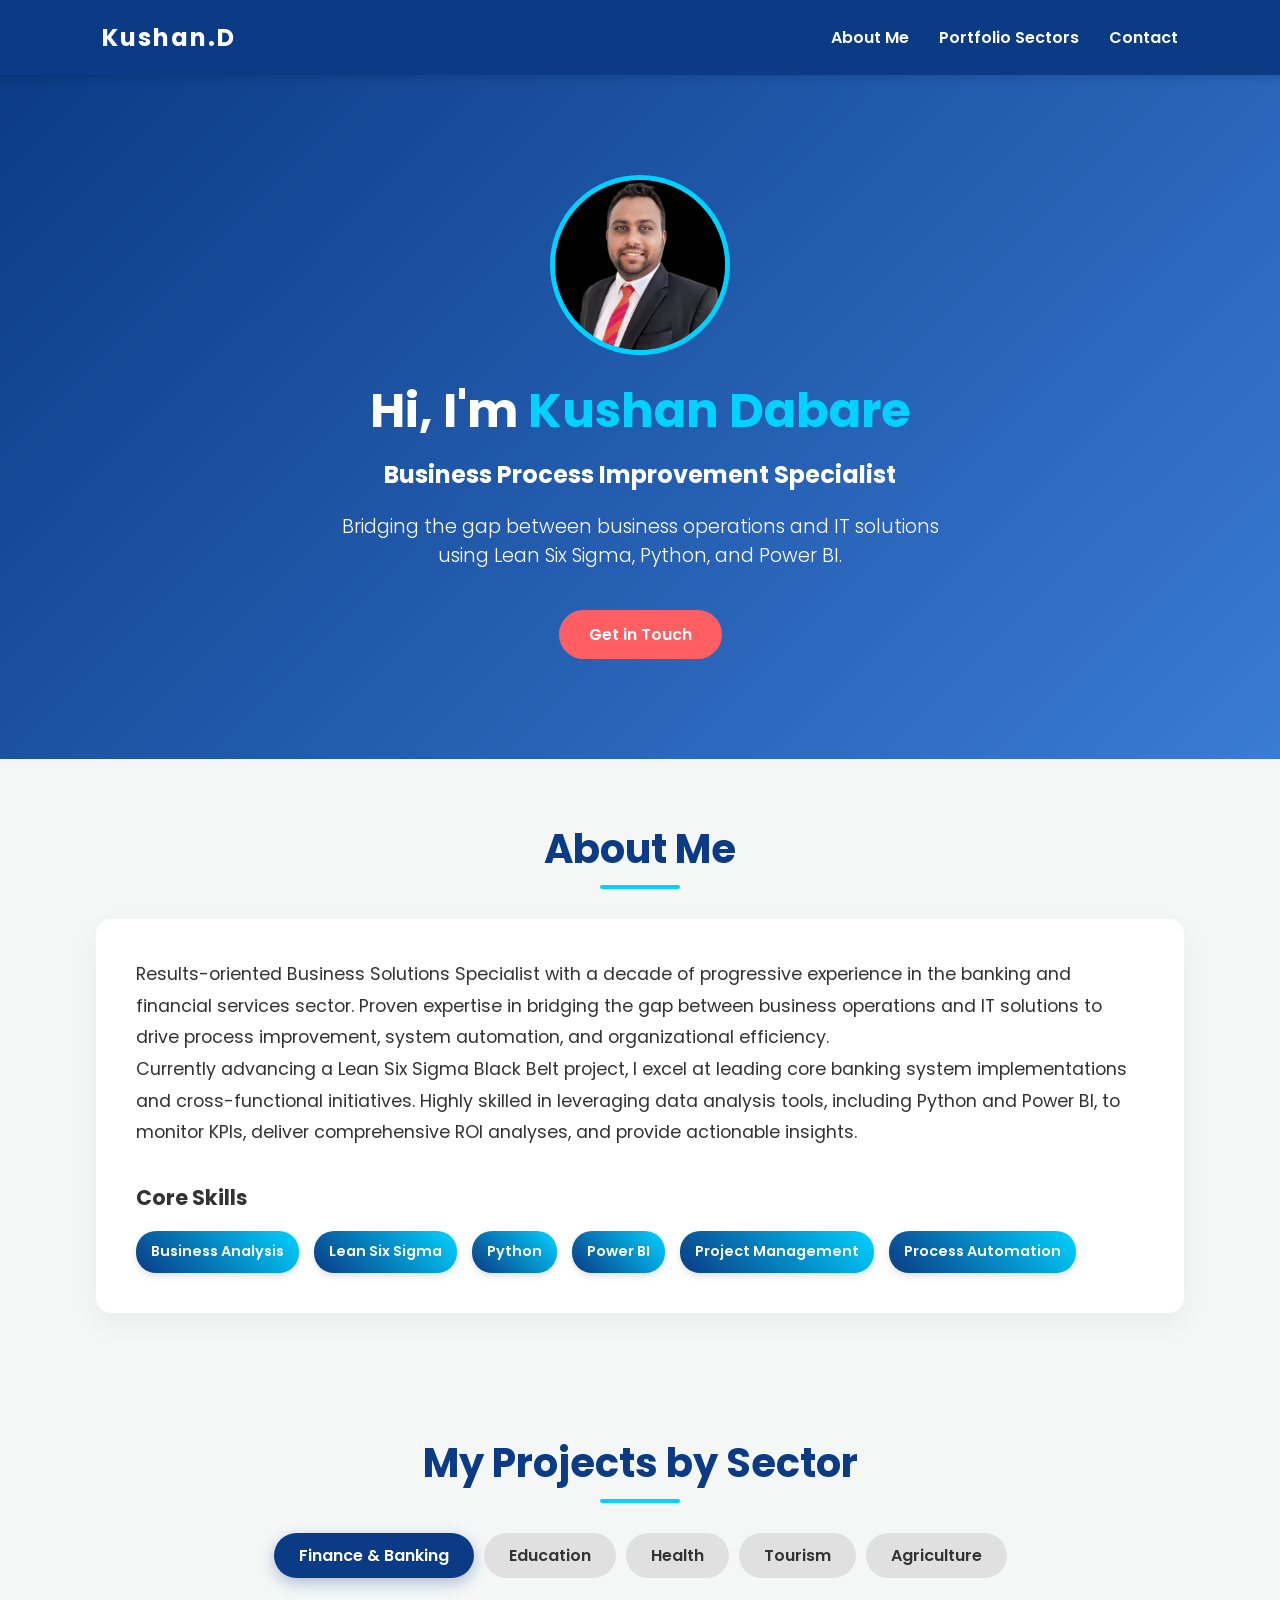
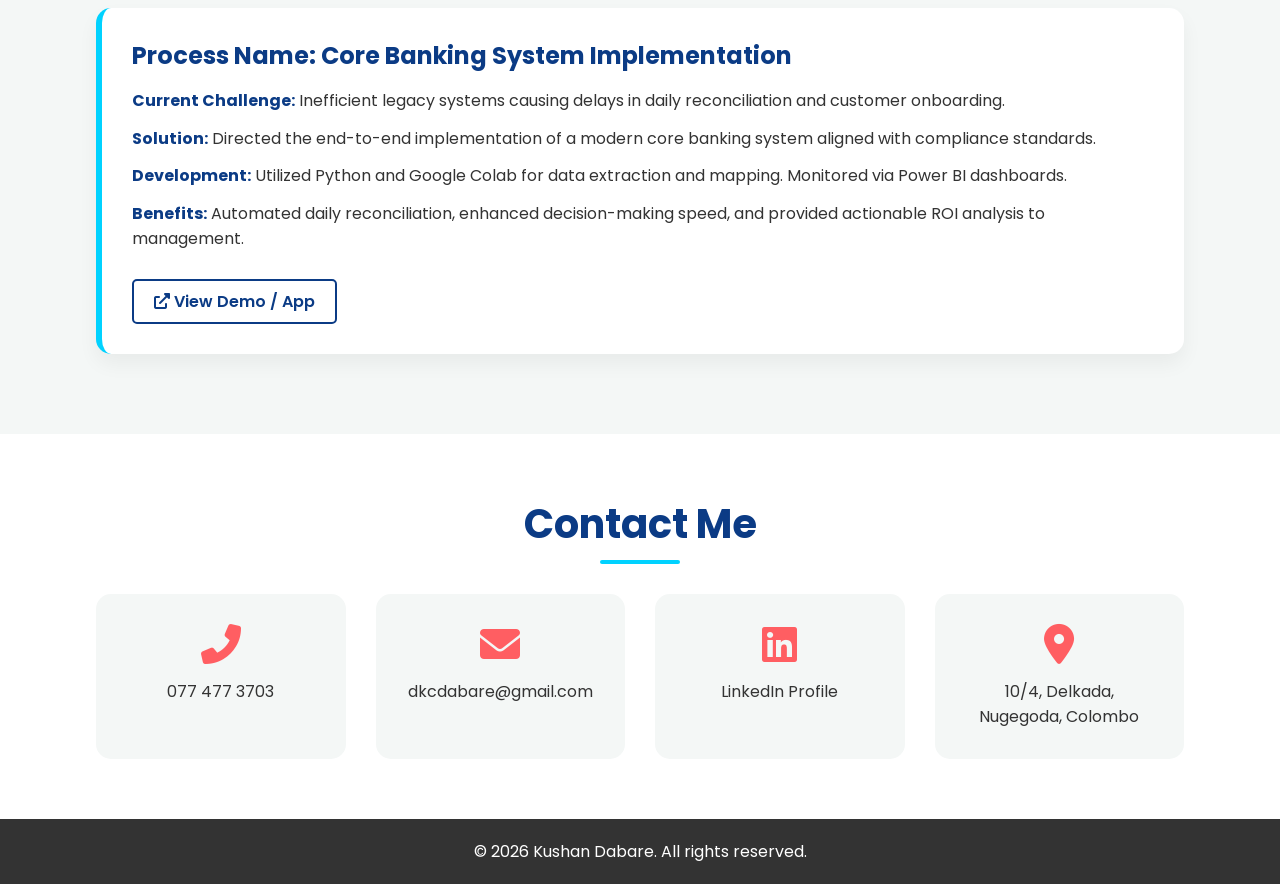
==== index.html @ 182432f2 "Rename Index.html to index.html" ====
<!DOCTYPE html>
<html lang="en">
<head>
    <meta charset="UTF-8">
    <meta name="viewport" content="width=device-width, initial-scale=1.0">
    <title>Kushan Dabare | Portfolio</title>
    <link rel="stylesheet" href="style.css">
    <link href="https://cdnjs.cloudflare.com/ajax/libs/font-awesome/6.0.0/css/all.min.css" rel="stylesheet">
</head>
<body>

    <!-- Navigation -->
    <nav>
        <div class="logo">Kushan.D</div>
        <ul class="nav-links">
            <li><a href="#about">About Me</a></li>
            <li><a href="#portfolio">Portfolio Sectors</a></li>
            <li><a href="#contact">Contact</a></li>
        </ul>
    </nav>

    <!-- Hero Section -->
    <header class="hero">
        <div class="hero-content">
            <div class="profile-img-container">
                <!-- Replace with your actual image URL or path -->
                <img src="profile.jpg" alt="Kushan Dabare" class="profile-img">
            </div>
            <h1>Hi, I'm <span class="highlight">Kushan Dabare</span></h1>
            <h2>Business Process Improvement Specialist</h2>
            <p>Bridging the gap between business operations and IT solutions using Lean Six Sigma, Python, and Power BI.</p>
            <a href="#contact" class="btn">Get in Touch</a>
        </div>
    </header>

    <!-- About Me Section -->
    <section id="about" class="about-section">
        <div class="container">
            <h2 class="section-title">About Me</h2>
            <div class="about-content">
                <p>Results-oriented Business Solutions Specialist with a decade of progressive experience in the banking and financial services sector. Proven expertise in bridging the gap between business operations and IT solutions to drive process improvement, system automation, and organizational efficiency.</p>
                <p>Currently advancing a Lean Six Sigma Black Belt project, I excel at leading core banking system implementations and cross-functional initiatives. Highly skilled in leveraging data analysis tools, including Python and Power BI, to monitor KPIs, deliver comprehensive ROI analyses, and provide actionable insights.</p>
                
                <div class="skills-container">
                    <h3>Core Skills</h3>
                    <div class="skills">
                        <span class="skill-badge">Business Analysis</span>
                        <span class="skill-badge">Lean Six Sigma</span>
                        <span class="skill-badge">Python</span>
                        <span class="skill-badge">Power BI</span>
                        <span class="skill-badge">Project Management</span>
                        <span class="skill-badge">Process Automation</span>
                    </div>
                </div>
            </div>
        </div>
    </section>

    <!-- Portfolio / Sectors Section -->
    <section id="portfolio" class="portfolio-section">
        <div class="container">
            <h2 class="section-title">My Projects by Sector</h2>
            
            <!-- Sector Tabs -->
            <div class="tab-buttons">
                <button class="tab-btn active" onclick="openTab(event, 'finance')">Finance & Banking</button>
                <button class="tab-btn" onclick="openTab(event, 'education')">Education</button>
                <button class="tab-btn" onclick="openTab(event, 'health')">Health</button>
                <button class="tab-btn" onclick="openTab(event, 'tourism')">Tourism</button>
                <button class="tab-btn" onclick="openTab(event, 'agriculture')">Agriculture</button>
            </div>

            <!-- Tab Content: Finance -->
            <div id="finance" class="tab-content active">
                <div class="project-card">
                    <h3>Process Name: Core Banking System Implementation</h3>
                    <div class="project-details">
                        <p><strong>Current Challenge:</strong> Inefficient legacy systems causing delays in daily reconciliation and customer onboarding.</p>
                        <p><strong>Solution:</strong> Directed the end-to-end implementation of a modern core banking system aligned with compliance standards.</p>
                        <p><strong>Development:</strong> Utilized Python and Google Colab for data extraction and mapping. Monitored via Power BI dashboards.</p>
                        <p><strong>Benefits:</strong> Automated daily reconciliation, enhanced decision-making speed, and provided actionable ROI analysis to management.</p>
                    </div>
                    <a href="#" class="btn-demo" target="_blank"><i class="fas fa-external-link-alt"></i> View Demo / App</a>
                </div>
            </div>

            <!-- Tab Content: Education (Template for you to update) -->
            <div id="education" class="tab-content">
                <div class="project-card">
                    <h3>Process Name: Student Data Management System</h3>
                    <div class="project-details">
                        <p><strong>Current Challenge:</strong> Manual record keeping leading to data loss and slow report generation.</p>
                        <p><strong>Solution:</strong> Developed a centralized database with automated reporting features.</p>
                        <p><strong>Development:</strong> (Add your development stack / tools here)</p>
                        <p><strong>Benefits:</strong> 50% reduction in admin workload, real-time student performance tracking.</p>
                    </div>
                    <a href="#" class="btn-demo" target="_blank"><i class="fas fa-external-link-alt"></i> View Demo / App</a>
                </div>
            </div>

            <!-- Tab Content: Health -->
            <div id="health" class="tab-content">
                <div class="project-card">
                    <h3>Process Name: Health Clinic Patient Queue Flow</h3>
                    <div class="project-details">
                        <p><strong>Current Challenge:</strong> Long waiting times and unoptimized resource allocation.</p>
                        <p><strong>Solution:</strong> Applied Lean Six Sigma methodologies to revamp patient intake processes.</p>
                        <p><strong>Development:</strong> Data analysis using Python to identify bottlenecks.</p>
                        <p><strong>Benefits:</strong> Reduced patient waiting time by 30% and optimized staff shifts.</p>
                    </div>
                    <a href="#" class="btn-demo" target="_blank"><i class="fas fa-external-link-alt"></i> View Demo / App</a>
                </div>
            </div>

            <!-- Tab Content: Tourism -->
            <div id="tourism" class="tab-content">
                <div class="project-card">
                    <h3>Process Name: Hotel Booking Analytics Dashboard</h3>
                    <div class="project-details">
                        <p><strong>Current Challenge:</strong> Lack of visibility into seasonal booking trends and revenue forecasting.</p>
                        <p><strong>Solution:</strong> Created an interactive BI dashboard for the management team.</p>
                        <p><strong>Development:</strong> Advanced Excel and Power BI.</p>
                        <p><strong>Benefits:</strong> Improved pricing strategies leading to a 15% increase in off-season revenue.</p>
                    </div>
                    <a href="#" class="btn-demo" target="_blank"><i class="fas fa-external-link-alt"></i> View Demo / App</a>
                </div>
            </div>

            <!-- Tab Content: Agriculture -->
            <div id="agriculture" class="tab-content">
                <div class="project-card">
                    <h3>Process Name: Supply Chain Cost Optimization</h3>
                    <div class="project-details">
                        <p><strong>Current Challenge:</strong> High transportation costs and waste in agricultural supply chains.</p>
                        <p><strong>Solution:</strong> Mapped the end-to-end process to eliminate inefficiencies.</p>
                        <p><strong>Development:</strong> Business Process Mapping, ROI analysis.</p>
                        <p><strong>Benefits:</strong> Streamlined delivery routes and cut logistical costs significantly.</p>
                    </div>
                    <a href="#" class="btn-demo" target="_blank"><i class="fas fa-external-link-alt"></i> View Demo / App</a>
                </div>
            </div>

        </div>
    </section>

    <!-- Contact Section -->
    <section id="contact" class="contact-section">
        <div class="container">
            <h2 class="section-title">Contact Me</h2>
            <div class="contact-info">
                <div class="contact-item">
                    <i class="fas fa-phone-alt"></i>
                    <p>077 477 3703</p>
                </div>
                <div class="contact-item">
                    <i class="fas fa-envelope"></i>
                    <p>dkcdabare@gmail.com</p>
                </div>
                <div class="contact-item">
                    <i class="fab fa-linkedin"></i>
                    <p><a href="https://www.linkedin.com/in/kushan-dabare/" target="_blank">LinkedIn Profile</a></p>
                </div>
                <div class="contact-item">
                    <i class="fas fa-map-marker-alt"></i>
                    <p>10/4, Delkada, Nugegoda, Colombo</p>
                </div>
            </div>
        </div>
    </section>

    <footer>
        <p>&copy; 2026 Kushan Dabare. All rights reserved.</p>
    </footer>

    <script src="script.js"></script>
</body>
</html>
---- style.css ----
@import url('https://fonts.googleapis.com/css2?family=Poppins:wght@300;400;600;700&display=swap');

:root {
    --primary-color: #0b3b85; /* Deep Blue from your CV */
    --secondary-color: #00d2ff; /* Vibrant light blue */
    --accent-color: #ff5e62; /* Coral for buttons/highlights */
    --text-dark: #333;
    --text-light: #fff;
    --bg-light: #f4f7f6;
    --card-bg: #ffffff;
}

* {
    margin: 0;
    padding: 0;
    box-sizing: border-box;
    font-family: 'Poppins', sans-serif;
    scroll-behavior: smooth;
}

body {
    background-color: var(--bg-light);
    color: var(--text-dark);
}

.container {
    width: 85%;
    margin: auto;
    padding: 60px 0;
}

/* Navigation */
nav {
    display: flex;
    justify-content: space-between;
    align-items: center;
    padding: 20px 8%;
    background: var(--primary-color);
    color: var(--text-light);
    position: sticky;
    top: 0;
    z-index: 1000;
    box-shadow: 0 4px 6px rgba(0,0,0,0.1);
}

.logo {
    font-size: 24px;
    font-weight: 700;
    letter-spacing: 2px;
}

.nav-links {
    list-style: none;
    display: flex;
}

.nav-links li {
    margin-left: 30px;
}

.nav-links a {
    color: var(--text-light);
    text-decoration: none;
    font-weight: 600;
    transition: color 0.3s ease;
}

.nav-links a:hover {
    color: var(--secondary-color);
}

/* Hero Section */
.hero {
    background: linear-gradient(135deg, var(--primary-color), #3a7bd5);
    color: var(--text-light);
    text-align: center;
    padding: 100px 20px;
}

.profile-img-container {
    width: 180px;
    height: 180px;
    margin: 0 auto 20px;
    border-radius: 50%;
    border: 5px solid var(--secondary-color);
    overflow: hidden;
}

.profile-img {
    width: 100%;
    height: 100%;
    object-fit: cover;
}

.hero h1 {
    font-size: 3rem;
    margin-bottom: 10px;
}

.highlight {
    color: var(--secondary-color);
}

.hero p {
    font-size: 1.2rem;
    max-width: 600px;
    margin: 20px auto;
    font-weight: 300;
}

.btn {
    display: inline-block;
    padding: 12px 30px;
    background: var(--accent-color);
    color: var(--text-light);
    text-decoration: none;
    border-radius: 25px;
    font-weight: 600;
    margin-top: 20px;
    transition: transform 0.3s, box-shadow 0.3s;
}

.btn:hover {
    transform: translateY(-3px);
    box-shadow: 0 5px 15px rgba(255, 94, 98, 0.4);
}

/* Section Titles */
.section-title {
    text-align: center;
    font-size: 2.5rem;
    margin-bottom: 40px;
    color: var(--primary-color);
    position: relative;
}

.section-title::after {
    content: '';
    width: 80px;
    height: 4px;
    background: var(--secondary-color);
    position: absolute;
    bottom: -10px;
    left: 50%;
    transform: translateX(-50%);
    border-radius: 2px;
}

/* About Section */
.about-content {
    background: var(--card-bg);
    padding: 40px;
    border-radius: 15px;
    box-shadow: 0 10px 30px rgba(0,0,0,0.05);
    line-height: 1.8;
    font-size: 1.1rem;
}

.skills-container {
    margin-top: 30px;
}

.skills {
    display: flex;
    flex-wrap: wrap;
    gap: 15px;
    margin-top: 15px;
}

.skill-badge {
    background: linear-gradient(45deg, var(--primary-color), var(--secondary-color));
    color: white;
    padding: 8px 15px;
    border-radius: 20px;
    font-size: 0.9rem;
    font-weight: 600;
    box-shadow: 0 4px 6px rgba(0,0,0,0.1);
}

/* Portfolio Tabs */
.tab-buttons {
    display: flex;
    justify-content: center;
    flex-wrap: wrap;
    gap: 10px;
    margin-bottom: 30px;
}

.tab-btn {
    padding: 10px 25px;
    border: none;
    background: #e0e0e0;
    color: var(--text-dark);
    border-radius: 30px;
    cursor: pointer;
    font-size: 1rem;
    font-weight: 600;
    transition: all 0.3s;
}

.tab-btn.active, .tab-btn:hover {
    background: var(--primary-color);
    color: white;
    box-shadow: 0 5px 15px rgba(11, 59, 133, 0.3);
}

.tab-content {
    display: none;
    animation: fadeIn 0.5s;
}

.tab-content.active {
    display: block;
}

@keyframes fadeIn {
    from { opacity: 0; transform: translateY(10px); }
    to { opacity: 1; transform: translateY(0); }
}

/* Project Cards */
.project-card {
    background: var(--card-bg);
    padding: 30px;
    border-radius: 15px;
    border-left: 6px solid var(--secondary-color);
    box-shadow: 0 10px 20px rgba(0,0,0,0.05);
    margin-bottom: 20px;
    transition: transform 0.3s;
}

.project-card:hover {
    transform: translateY(-5px);
}

.project-card h3 {
    color: var(--primary-color);
    margin-bottom: 15px;
    font-size: 1.5rem;
}

.project-details p {
    margin-bottom: 12px;
    line-height: 1.6;
}

.project-details strong {
    color: var(--primary-color);
}

.btn-demo {
    display: inline-block;
    margin-top: 15px;
    color: var(--primary-color);
    font-weight: 600;
    text-decoration: none;
    border: 2px solid var(--primary-color);
    padding: 8px 20px;
    border-radius: 5px;
    transition: all 0.3s;
}

.btn-demo:hover {
    background: var(--primary-color);
    color: white;
}

/* Contact Section */
.contact-section {
    background: white;
}

.contact-info {
    display: grid;
    grid-template-columns: repeat(auto-fit, minmax(200px, 1fr));
    gap: 30px;
    text-align: center;
}

.contact-item {
    padding: 30px;
    background: var(--bg-light);
    border-radius: 15px;
    transition: transform 0.3s;
}

.contact-item:hover {
    transform: translateY(-5px);
}

.contact-item i {
    font-size: 2.5rem;
    color: var(--accent-color);
    margin-bottom: 15px;
}

.contact-item a {
    color: var(--text-dark);
    text-decoration: none;
}

.contact-item a:hover {
    color: var(--primary-color);
}

footer {
    background: var(--text-dark);
    color: white;
    text-align: center;
    padding: 20px;
}

/* Mobile Responsive */
@media (max-width: 768px) {
    .nav-links {
        display: none; /* Add a hamburger menu in future updates if needed */
    }
    .hero h1 {
        font-size: 2.2rem;
    }
    .tab-buttons {
        flex-direction: column;
        align-items: center;
    }
    .tab-btn {
        width: 100%;
        max-width: 300px;
    }
}
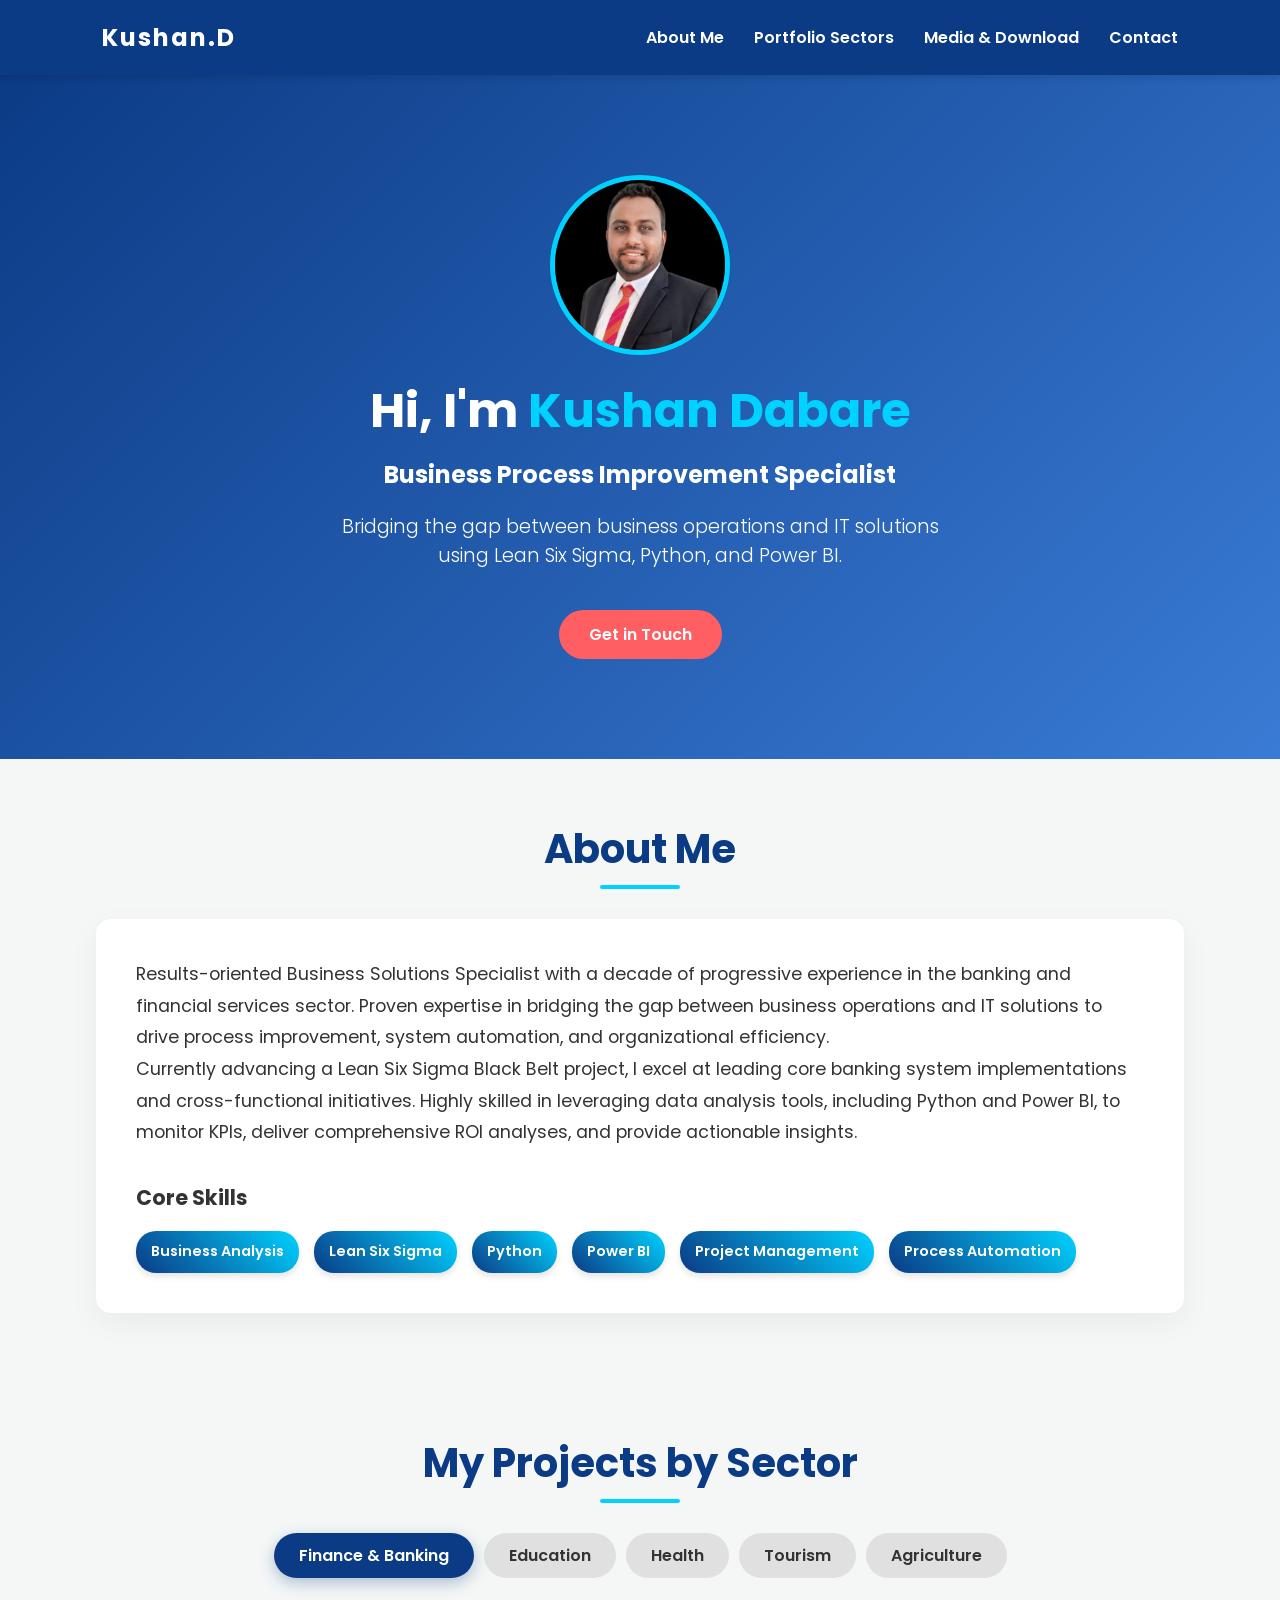
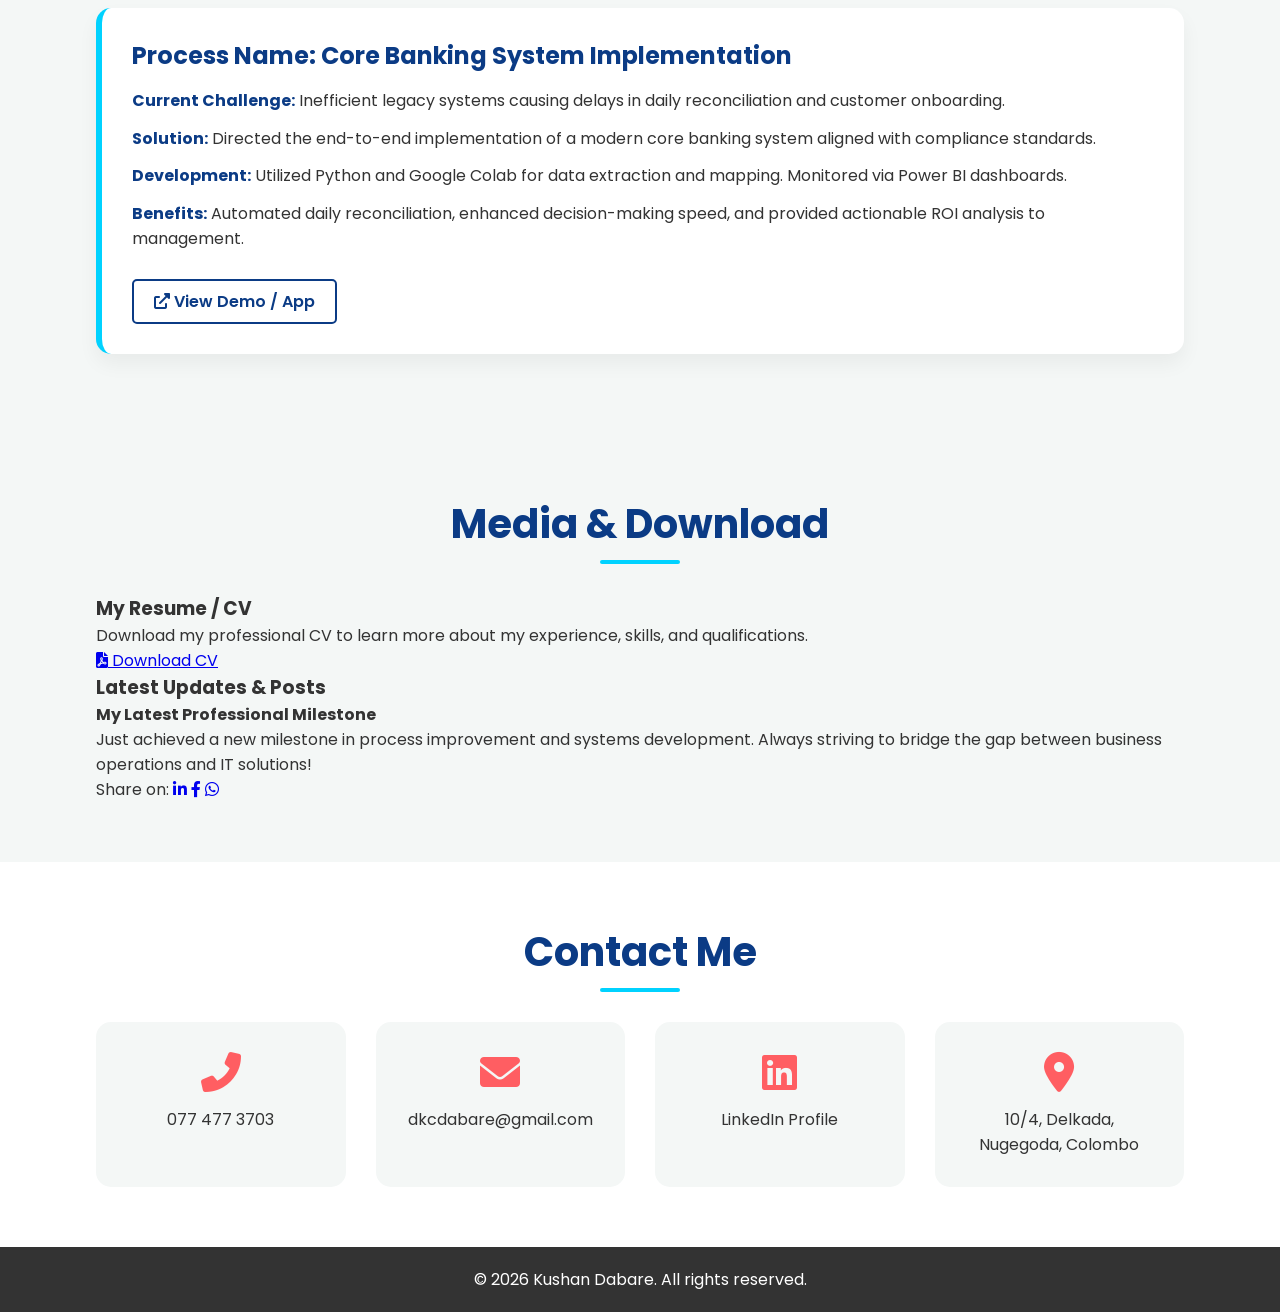
==== commit 47a291d1: "Implement Media & Download section in index.html Added a Media & Download section with resume and la" ====
--- a/index.html
+++ b/index.html
@@ -15,6 +15,7 @@
         <ul class="nav-links">
             <li><a href="#about">About Me</a></li>
             <li><a href="#portfolio">Portfolio Sectors</a></li>
+            <li><a href="#media-download">Media & Download</a></li>
             <li><a href="#contact">Contact</a></li>
         </ul>
     </nav>
@@ -84,14 +85,14 @@
                 </div>
             </div>
 
-            <!-- Tab Content: Education (Template for you to update) -->
+            <!-- Tab Content: Education -->
             <div id="education" class="tab-content">
                 <div class="project-card">
                     <h3>Process Name: Student Data Management System</h3>
                     <div class="project-details">
                         <p><strong>Current Challenge:</strong> Manual record keeping leading to data loss and slow report generation.</p>
                         <p><strong>Solution:</strong> Developed a centralized database with automated reporting features.</p>
-                        <p><strong>Development:</strong> (Add your development stack / tools here)</p>
+                        <p><strong>Development:</strong> MySQL, Power BI, Python for automated reporting.</p>
                         <p><strong>Benefits:</strong> 50% reduction in admin workload, real-time student performance tracking.</p>
                     </div>
                     <a href="#" class="btn-demo" target="_blank"><i class="fas fa-external-link-alt"></i> View Demo / App</a>
@@ -143,6 +144,50 @@
         </div>
     </section>
 
+    <!-- Media & Download Section -->
+    <section id="media-download" class="media-section">
+        <div class="container">
+            <h2 class="section-title">Media & Download</h2>
+            
+            <div class="media-download-wrapper">
+                
+                <!-- Download CV Section -->
+                <div class="download-box">
+                    <h3>My Resume / CV</h3>
+                    <p>Download my professional CV to learn more about my experience, skills, and qualifications.</p>
+                    
+                    <a href="Kushan CV.pdf" download class="btn-download">
+                        <i class="fas fa-file-pdf"></i> Download CV
+                    </a>
+                </div>
+
+                <!-- Media Posts Section -->
+                <div class="media-posts">
+                    <h3>Latest Updates & Posts</h3>
+                    
+                    <!-- Post 1 -->
+                    <div class="media-card">
+                        <div class="media-content">
+                            <h4>My Latest Professional Milestone</h4>
+                            <p>Just achieved a new milestone in process improvement and systems development. Always striving to bridge the gap between business operations and IT solutions!</p>
+                            
+                            <!-- Social Share Buttons -->
+                            <div class="share-buttons">
+                                <span class="share-text">Share on:</span>
+                                <a href="https://www.linkedin.com/shareArticle?mini=true&url=https://YOUR_GITHUB_USERNAME.github.io/YOUR_REPO_NAME/" target="_blank" class="share-btn linkedin" title="Share on LinkedIn"><i class="fab fa-linkedin-in"></i></a>
+                                
+                                <a href="https://www.facebook.com/sharer/sharer.php?u=https://YOUR_GITHUB_USERNAME.github.io/YOUR_REPO_NAME/" target="_blank" class="share-btn facebook" title="Share on Facebook"><i class="fab fa-facebook-f"></i></a>
+                                
+                                <a href="https://api.whatsapp.com/send?text=Check out my latest portfolio! https://YOUR_GITHUB_USERNAME.github.io/YOUR_REPO_NAME/" target="_blank" class="share-btn whatsapp" title="Share on WhatsApp"><i class="fab fa-whatsapp"></i></a>
+                            </div>
+                        </div>
+                    </div>
+                    
+                </div>
+            </div>
+        </div>
+    </section>
+
     <!-- Contact Section -->
     <section id="contact" class="contact-section">
         <div class="container">
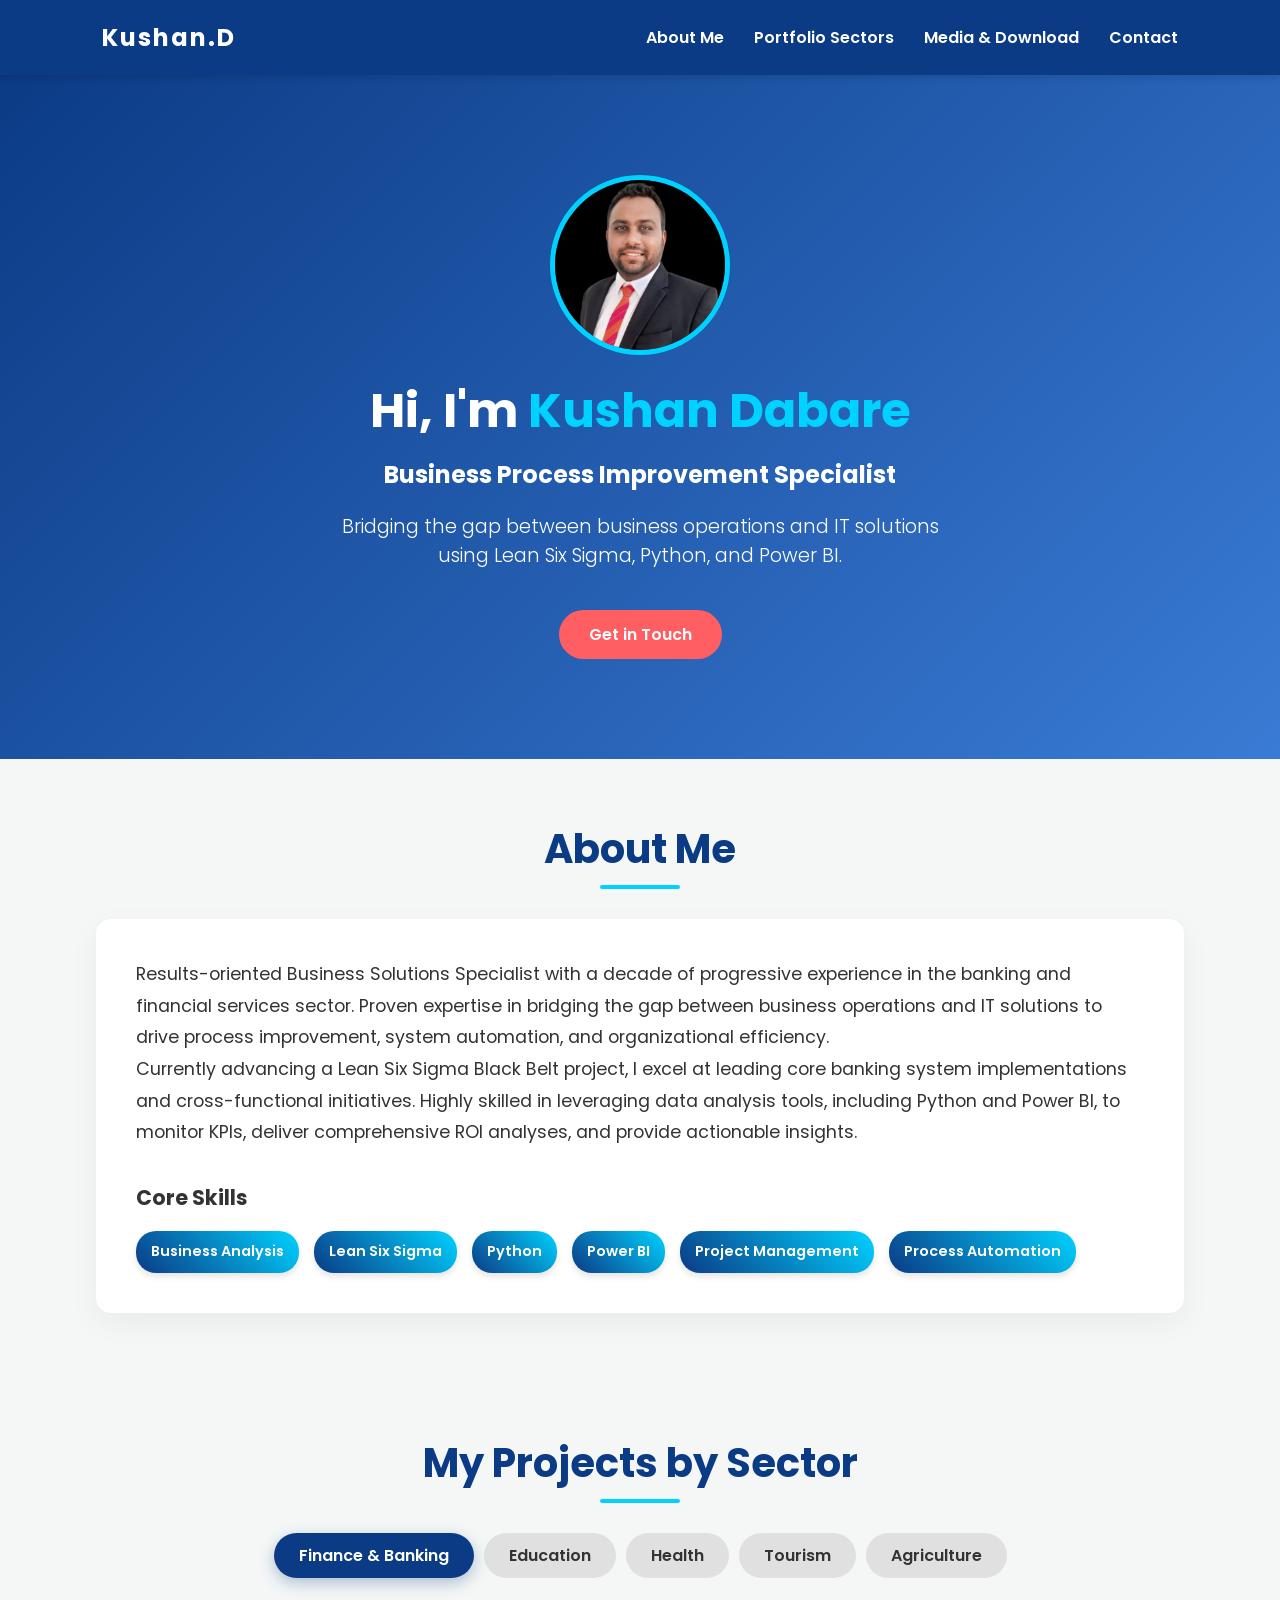
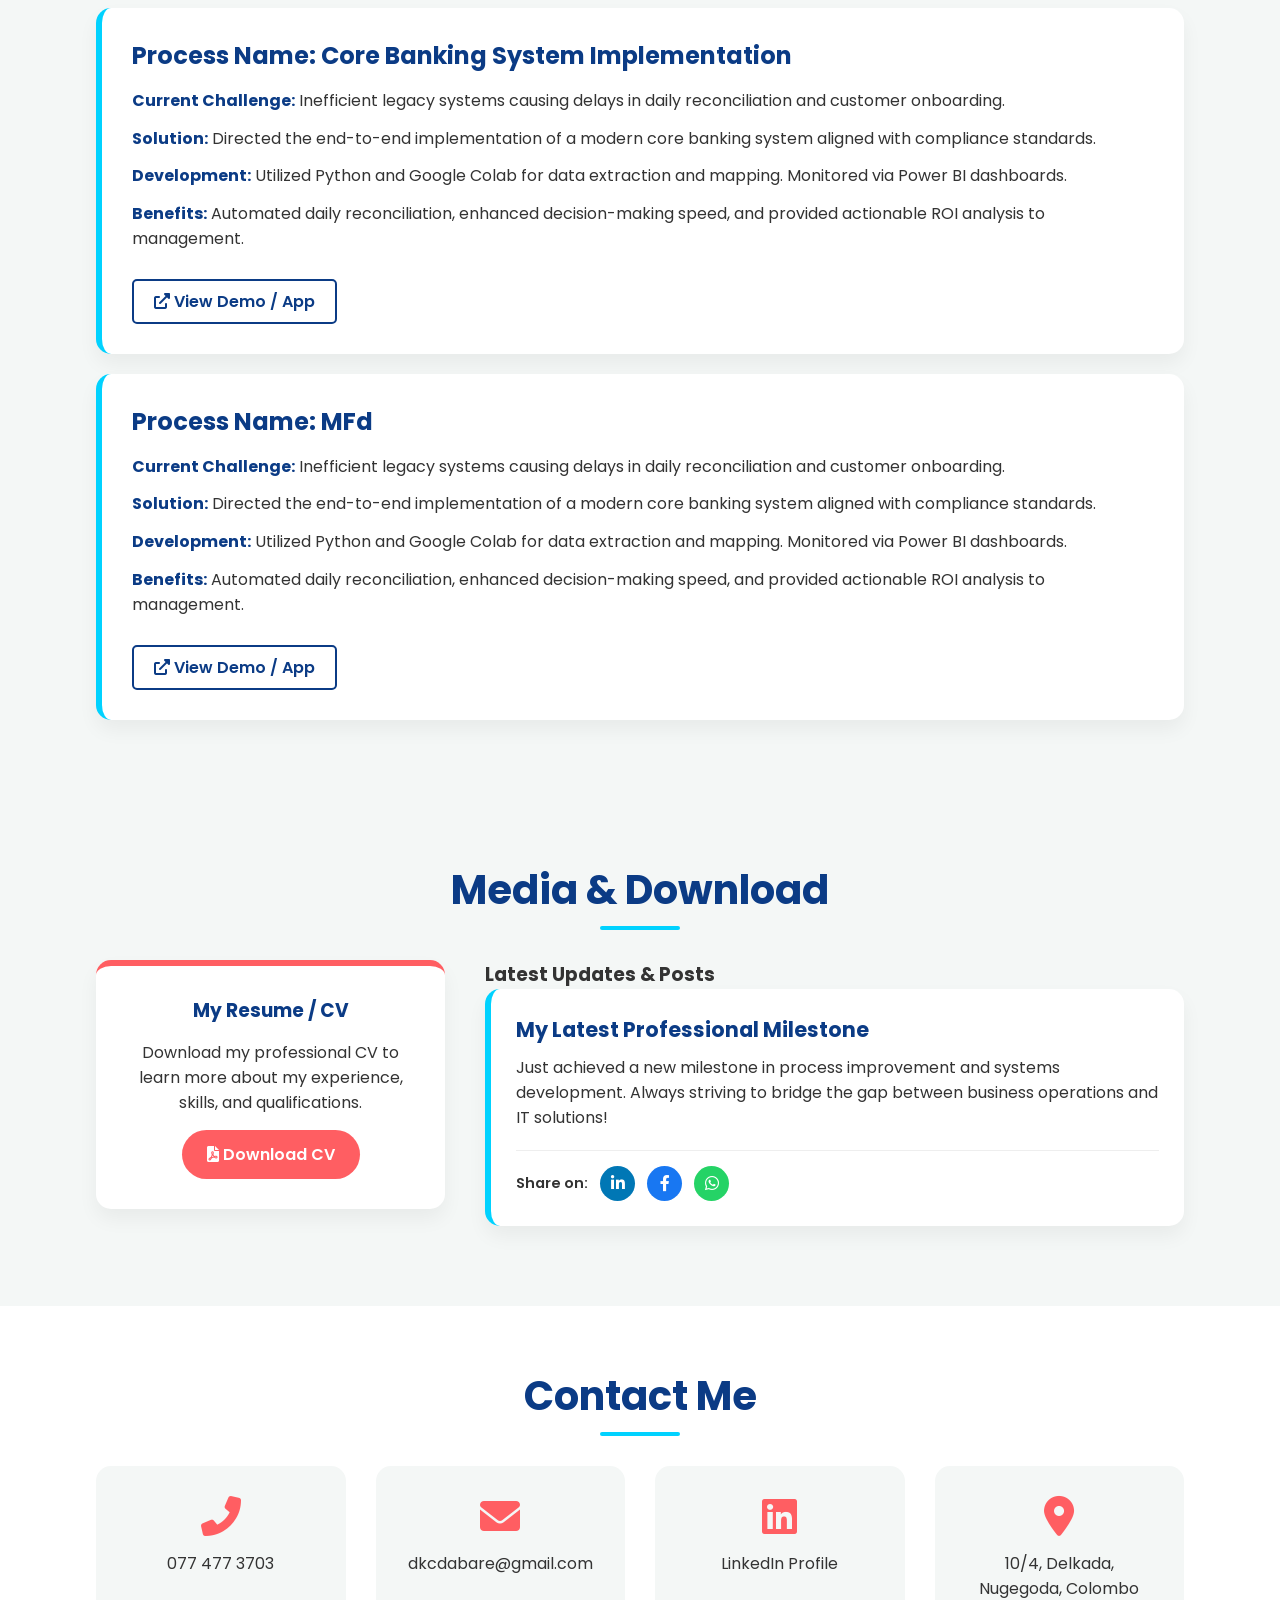
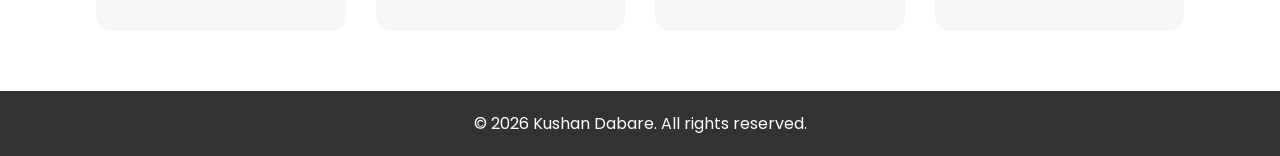
==== commit 635cd4d8: "Add MFd project card to index.html Added project card for MFd process including current challenges, " ====
--- a/index.html
+++ b/index.html
@@ -75,6 +75,16 @@
             <div id="finance" class="tab-content active">
                 <div class="project-card">
                     <h3>Process Name: Core Banking System Implementation</h3>
+                    <div class="project-details">
+                        <p><strong>Current Challenge:</strong> Inefficient legacy systems causing delays in daily reconciliation and customer onboarding.</p>
+                        <p><strong>Solution:</strong> Directed the end-to-end implementation of a modern core banking system aligned with compliance standards.</p>
+                        <p><strong>Development:</strong> Utilized Python and Google Colab for data extraction and mapping. Monitored via Power BI dashboards.</p>
+                        <p><strong>Benefits:</strong> Automated daily reconciliation, enhanced decision-making speed, and provided actionable ROI analysis to management.</p>
+                    </div>
+                    <a href="#" class="btn-demo" target="_blank"><i class="fas fa-external-link-alt"></i> View Demo / App</a>
+                </div>
+                <div class="project-card">
+                    <h3>Process Name: MFd</h3>
                     <div class="project-details">
                         <p><strong>Current Challenge:</strong> Inefficient legacy systems causing delays in daily reconciliation and customer onboarding.</p>
                         <p><strong>Solution:</strong> Directed the end-to-end implementation of a modern core banking system aligned with compliance standards.</p>
--- a/style.css
+++ b/style.css
@@ -1,9 +1,9 @@
 @import url('https://fonts.googleapis.com/css2?family=Poppins:wght@300;400;600;700&display=swap');
 
 :root {
-    --primary-color: #0b3b85; /* Deep Blue from your CV */
-    --secondary-color: #00d2ff; /* Vibrant light blue */
-    --accent-color: #ff5e62; /* Coral for buttons/highlights */
+    --primary-color: #0b3b85;
+    --secondary-color: #00d2ff;
+    --accent-color: #ff5e62;
     --text-dark: #333;
     --text-light: #fff;
     --bg-light: #f4f7f6;
@@ -265,6 +265,110 @@
     color: white;
 }
 
+/* Media and Download Section */
+.media-section {
+    background-color: var(--bg-light);
+}
+
+.media-download-wrapper {
+    display: grid;
+    grid-template-columns: 1fr;
+    gap: 40px;
+}
+
+@media (min-width: 768px) {
+    .media-download-wrapper {
+        grid-template-columns: 1fr 2fr;
+    }
+}
+
+.download-box {
+    background: var(--card-bg);
+    padding: 30px;
+    border-radius: 15px;
+    text-align: center;
+    box-shadow: 0 10px 20px rgba(0,0,0,0.05);
+    border-top: 6px solid var(--accent-color);
+    height: fit-content;
+}
+
+.download-box h3 {
+    color: var(--primary-color);
+    margin-bottom: 15px;
+}
+
+.btn-download {
+    display: inline-block;
+    margin-top: 15px;
+    background: var(--accent-color);
+    color: white;
+    padding: 12px 25px;
+    border-radius: 30px;
+    text-decoration: none;
+    font-weight: 600;
+    transition: all 0.3s;
+}
+
+.btn-download:hover {
+    transform: translateY(-3px);
+    box-shadow: 0 5px 15px rgba(255, 94, 98, 0.4);
+}
+
+.media-card {
+    background: var(--card-bg);
+    border-radius: 15px;
+    overflow: hidden;
+    box-shadow: 0 10px 20px rgba(0,0,0,0.05);
+    margin-bottom: 20px;
+    border-left: 6px solid var(--secondary-color);
+}
+
+.media-content {
+    padding: 25px;
+}
+
+.media-content h4 {
+    color: var(--primary-color);
+    margin-bottom: 10px;
+    font-size: 1.3rem;
+}
+
+/* Social Share Buttons */
+.share-buttons {
+    margin-top: 20px;
+    display: flex;
+    align-items: center;
+    gap: 12px;
+    border-top: 1px solid #eee;
+    padding-top: 15px;
+}
+
+.share-text {
+    font-weight: 600;
+    color: var(--text-dark);
+    font-size: 0.9rem;
+}
+
+.share-btn {
+    display: inline-flex;
+    justify-content: center;
+    align-items: center;
+    width: 35px;
+    height: 35px;
+    border-radius: 50%;
+    color: white;
+    text-decoration: none;
+    transition: transform 0.3s;
+}
+
+.share-btn:hover {
+    transform: translateY(-3px);
+}
+
+.share-btn.linkedin { background: #0077b5; }
+.share-btn.facebook { background: #1877f2; }
+.share-btn.whatsapp { background: #25d366; }
+
 /* Contact Section */
 .contact-section {
     background: white;
@@ -313,7 +417,7 @@
 /* Mobile Responsive */
 @media (max-width: 768px) {
     .nav-links {
-        display: none; /* Add a hamburger menu in future updates if needed */
+        display: none; 
     }
     .hero h1 {
         font-size: 2.2rem;
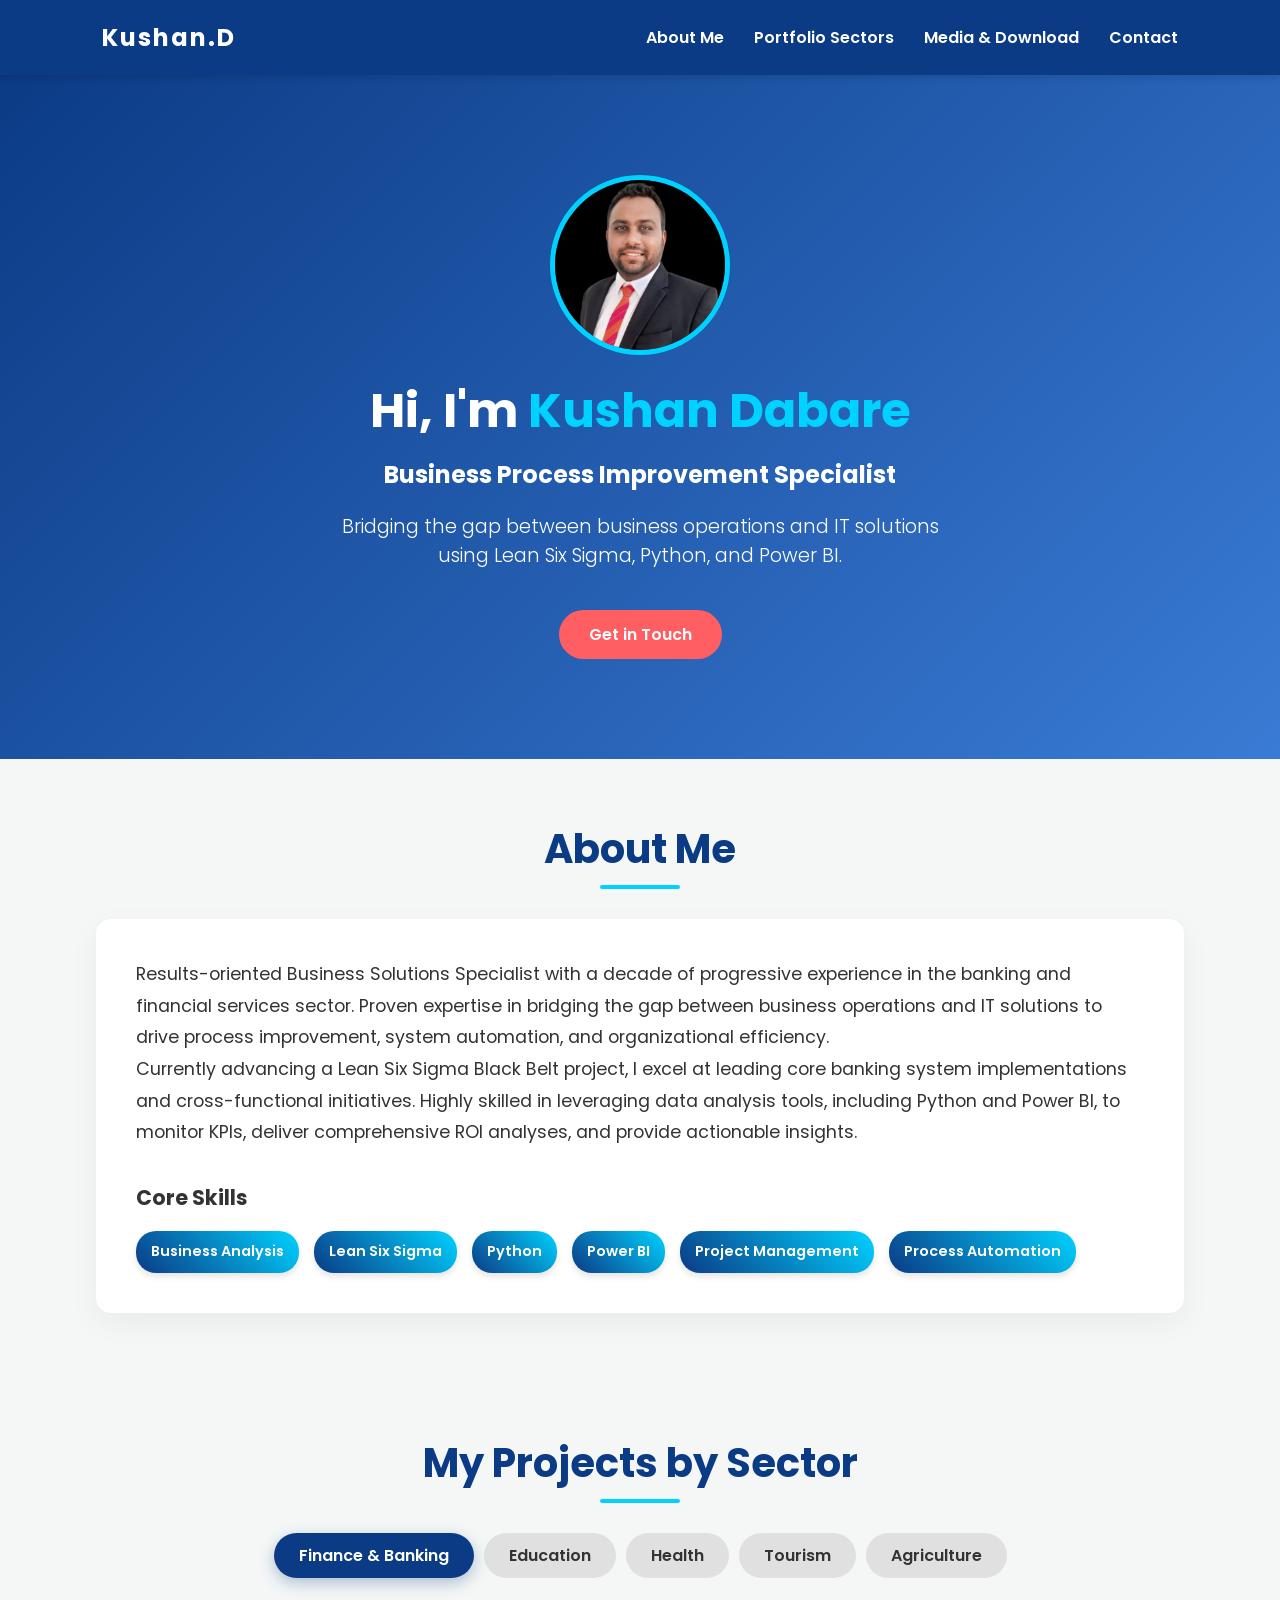
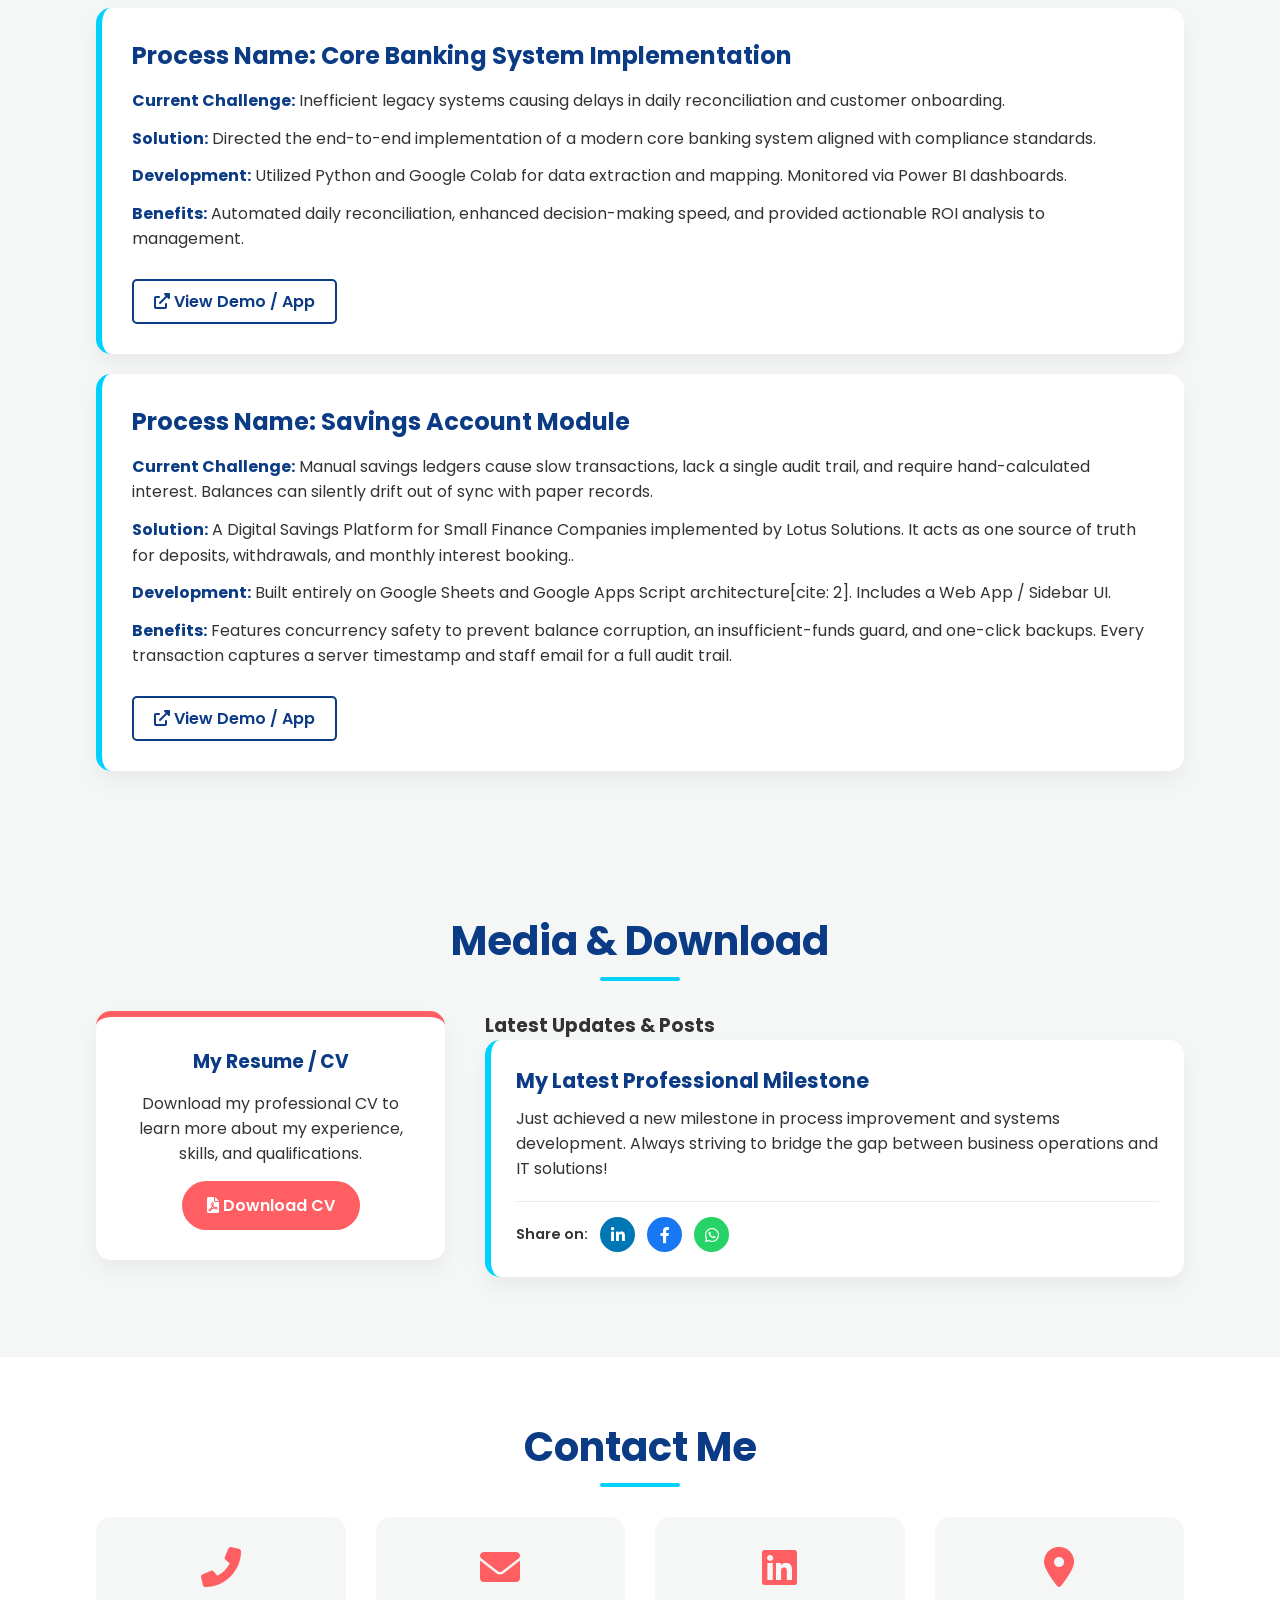
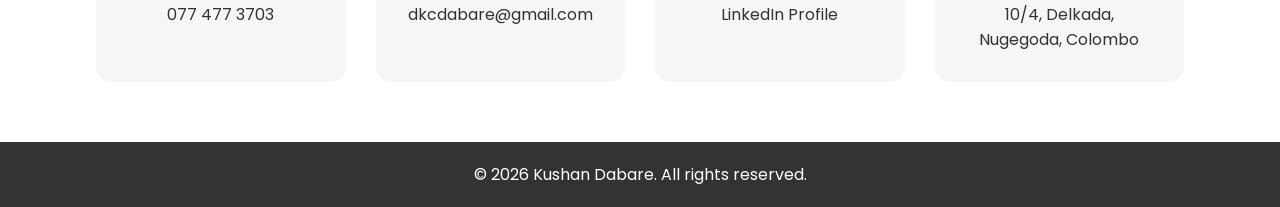
==== commit 8eb1cd75: "Update index.html" ====
--- a/index.html
+++ b/index.html
@@ -84,12 +84,12 @@
                     <a href="#" class="btn-demo" target="_blank"><i class="fas fa-external-link-alt"></i> View Demo / App</a>
                 </div>
                 <div class="project-card">
-                    <h3>Process Name: MFd</h3>
-                    <div class="project-details">
-                        <p><strong>Current Challenge:</strong> Inefficient legacy systems causing delays in daily reconciliation and customer onboarding.</p>
-                        <p><strong>Solution:</strong> Directed the end-to-end implementation of a modern core banking system aligned with compliance standards.</p>
-                        <p><strong>Development:</strong> Utilized Python and Google Colab for data extraction and mapping. Monitored via Power BI dashboards.</p>
-                        <p><strong>Benefits:</strong> Automated daily reconciliation, enhanced decision-making speed, and provided actionable ROI analysis to management.</p>
+                    <h3>Process Name: Savings Account Module</h3>
+                    <div class="project-details">
+                        <p><strong>Current Challenge:</strong> Manual savings ledgers cause slow transactions, lack a single audit trail, and require hand-calculated interest. Balances can silently drift out of sync with paper records.</p>
+                        <p><strong>Solution:</strong> A Digital Savings Platform for Small Finance Companies implemented by Lotus Solutions. It acts as one source of truth for deposits, withdrawals, and monthly interest booking..</p>
+                        <p><strong>Development:</strong> Built entirely on Google Sheets and Google Apps Script architecture[cite: 2]. Includes a Web App / Sidebar UI.</p>
+                        <p><strong>Benefits:</strong> Features concurrency safety to prevent balance corruption, an insufficient-funds guard, and one-click backups. Every transaction captures a server timestamp and staff email for a full audit trail.</p>
                     </div>
                     <a href="#" class="btn-demo" target="_blank"><i class="fas fa-external-link-alt"></i> View Demo / App</a>
                 </div>
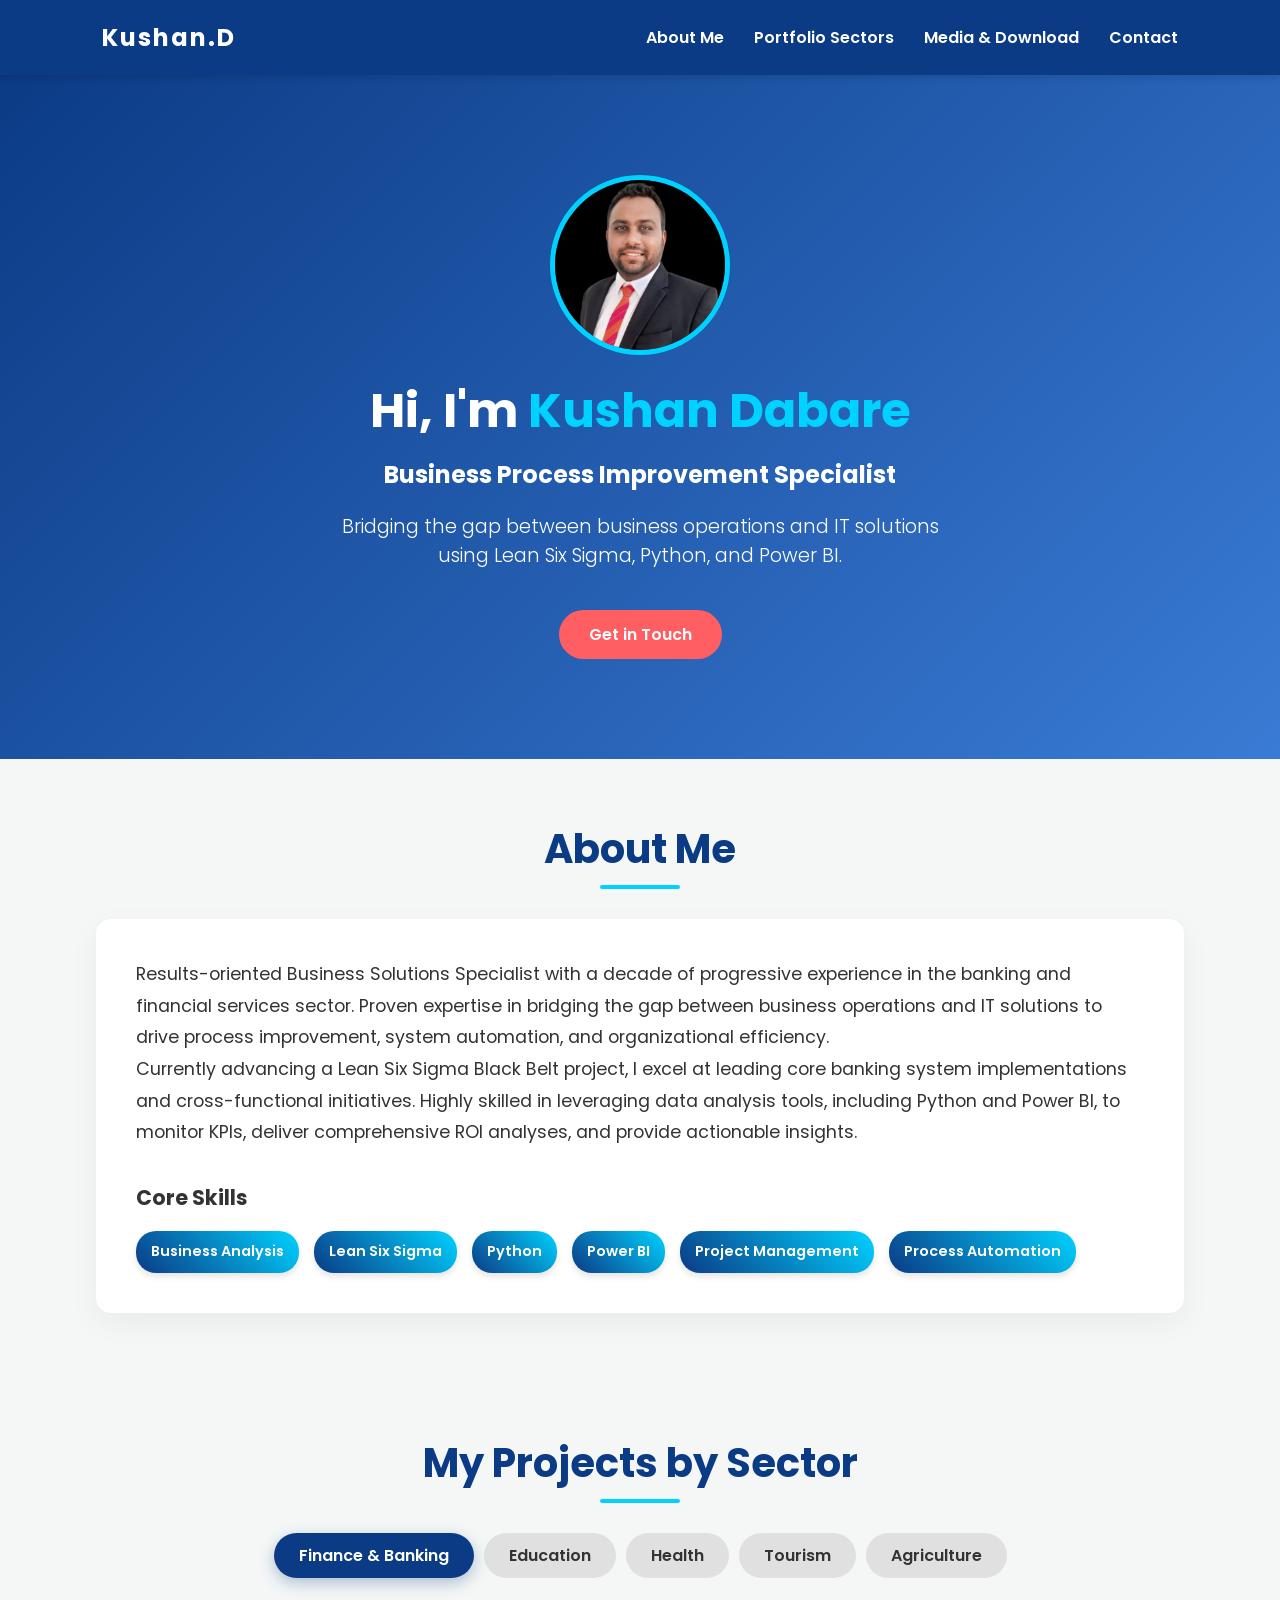
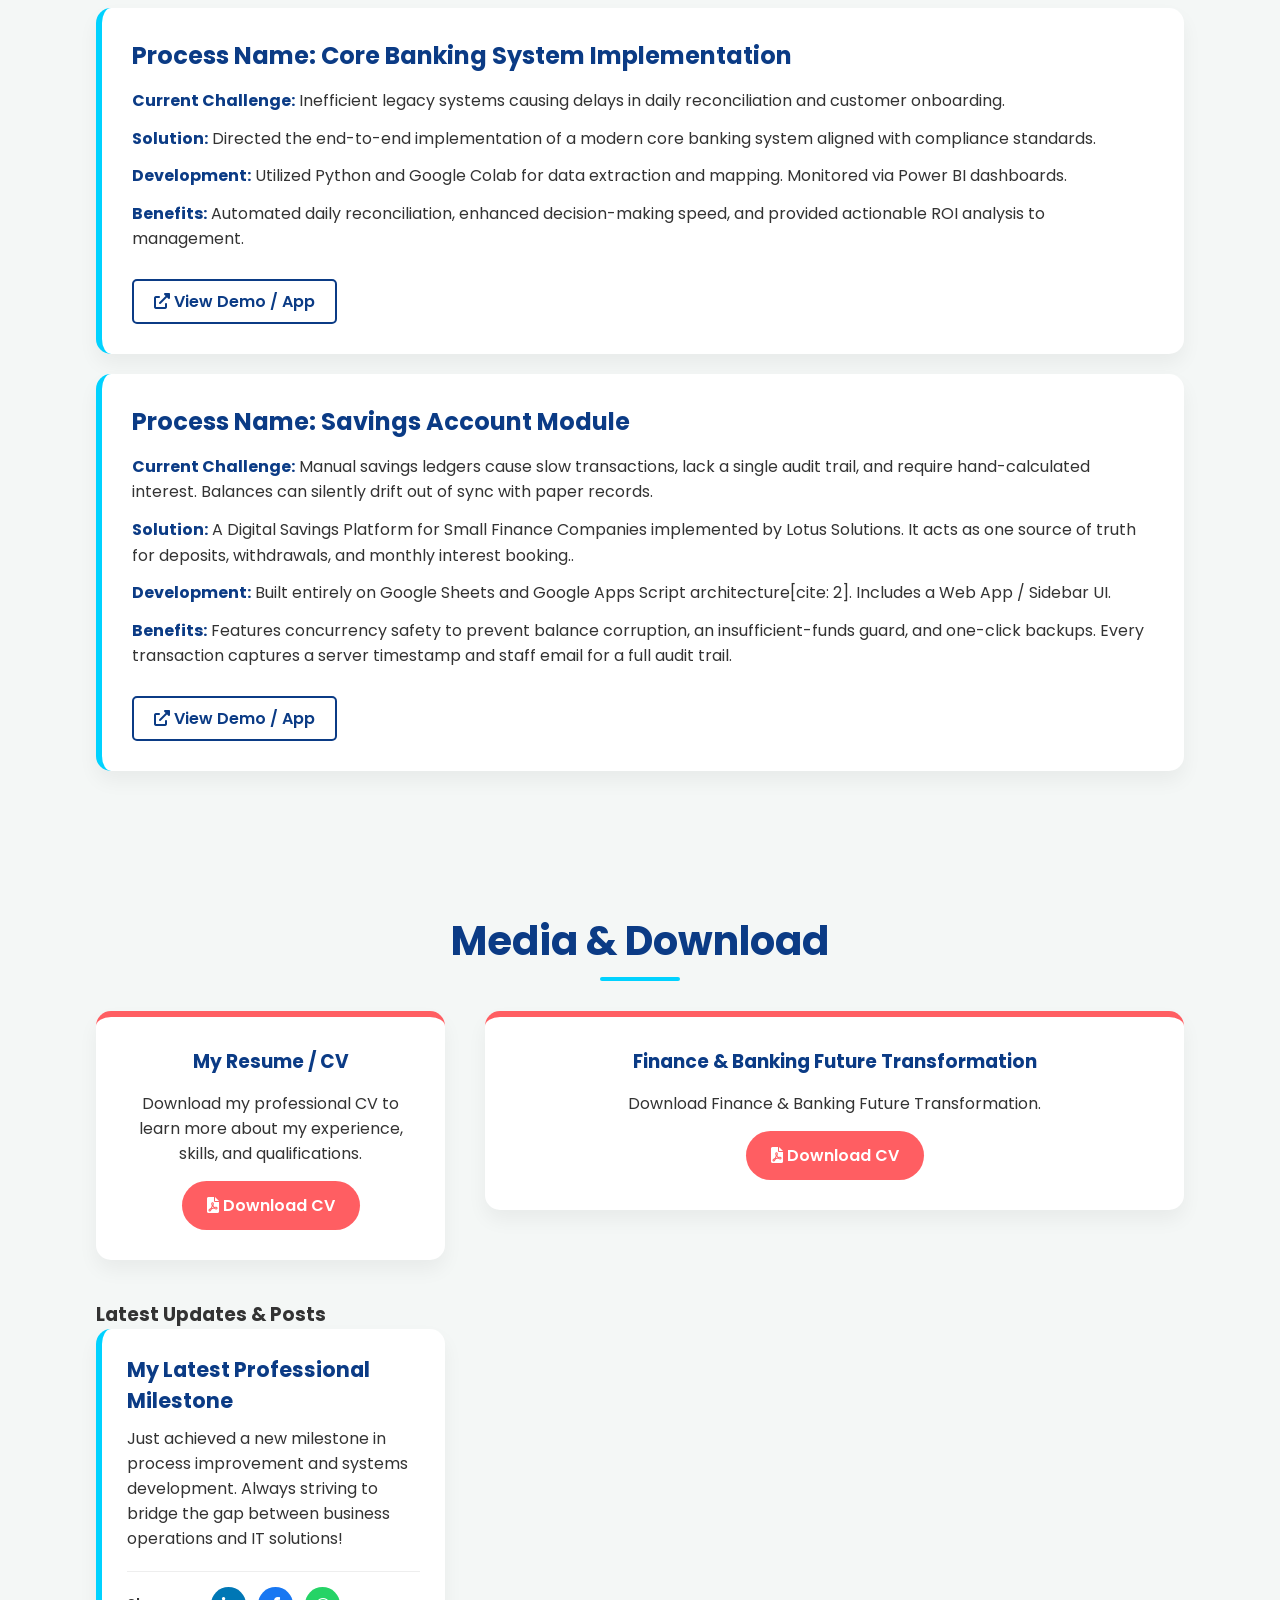
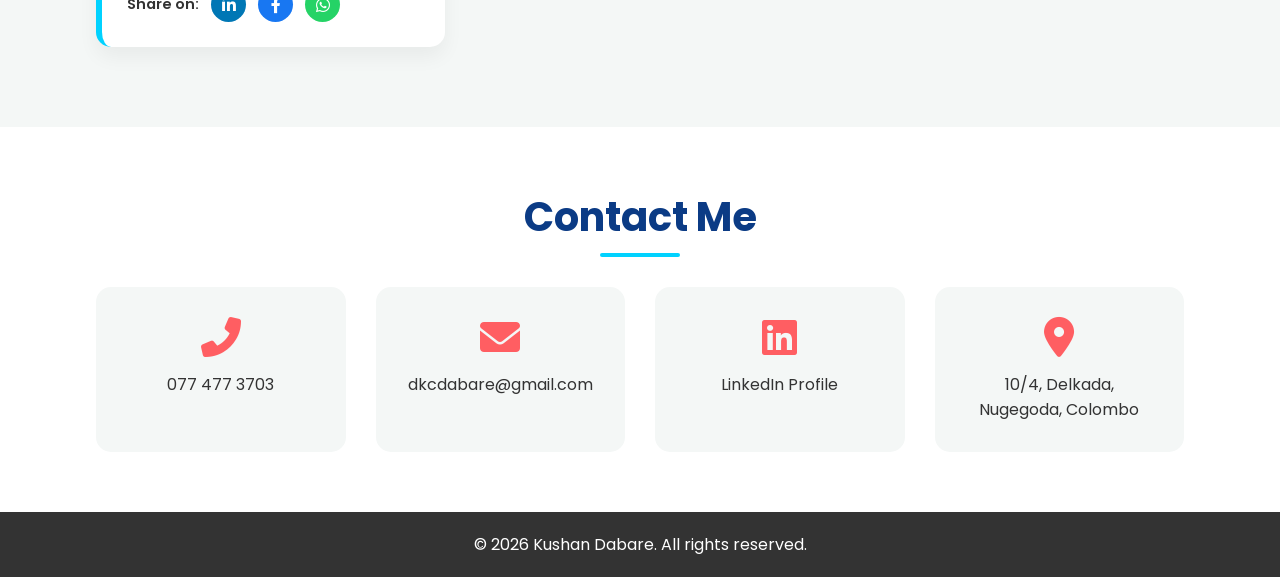
==== commit 5adf61c0: "Update index.html" ====
--- a/index.html
+++ b/index.html
@@ -165,6 +165,15 @@
                 <div class="download-box">
                     <h3>My Resume / CV</h3>
                     <p>Download my professional CV to learn more about my experience, skills, and qualifications.</p>
+                    
+                    <a href="Kushan CV.pdf" download class="btn-download">
+                        <i class="fas fa-file-pdf"></i> Download CV
+                    </a>
+                </div>
+                <!-- Finance & Banking Future Transformation -->
+                <div class="download-box">
+                    <h3>Finance & Banking Future Transformation</h3>
+                    <p>Download Finance & Banking Future Transformation.</p>
                     
                     <a href="Kushan CV.pdf" download class="btn-download">
                         <i class="fas fa-file-pdf"></i> Download CV
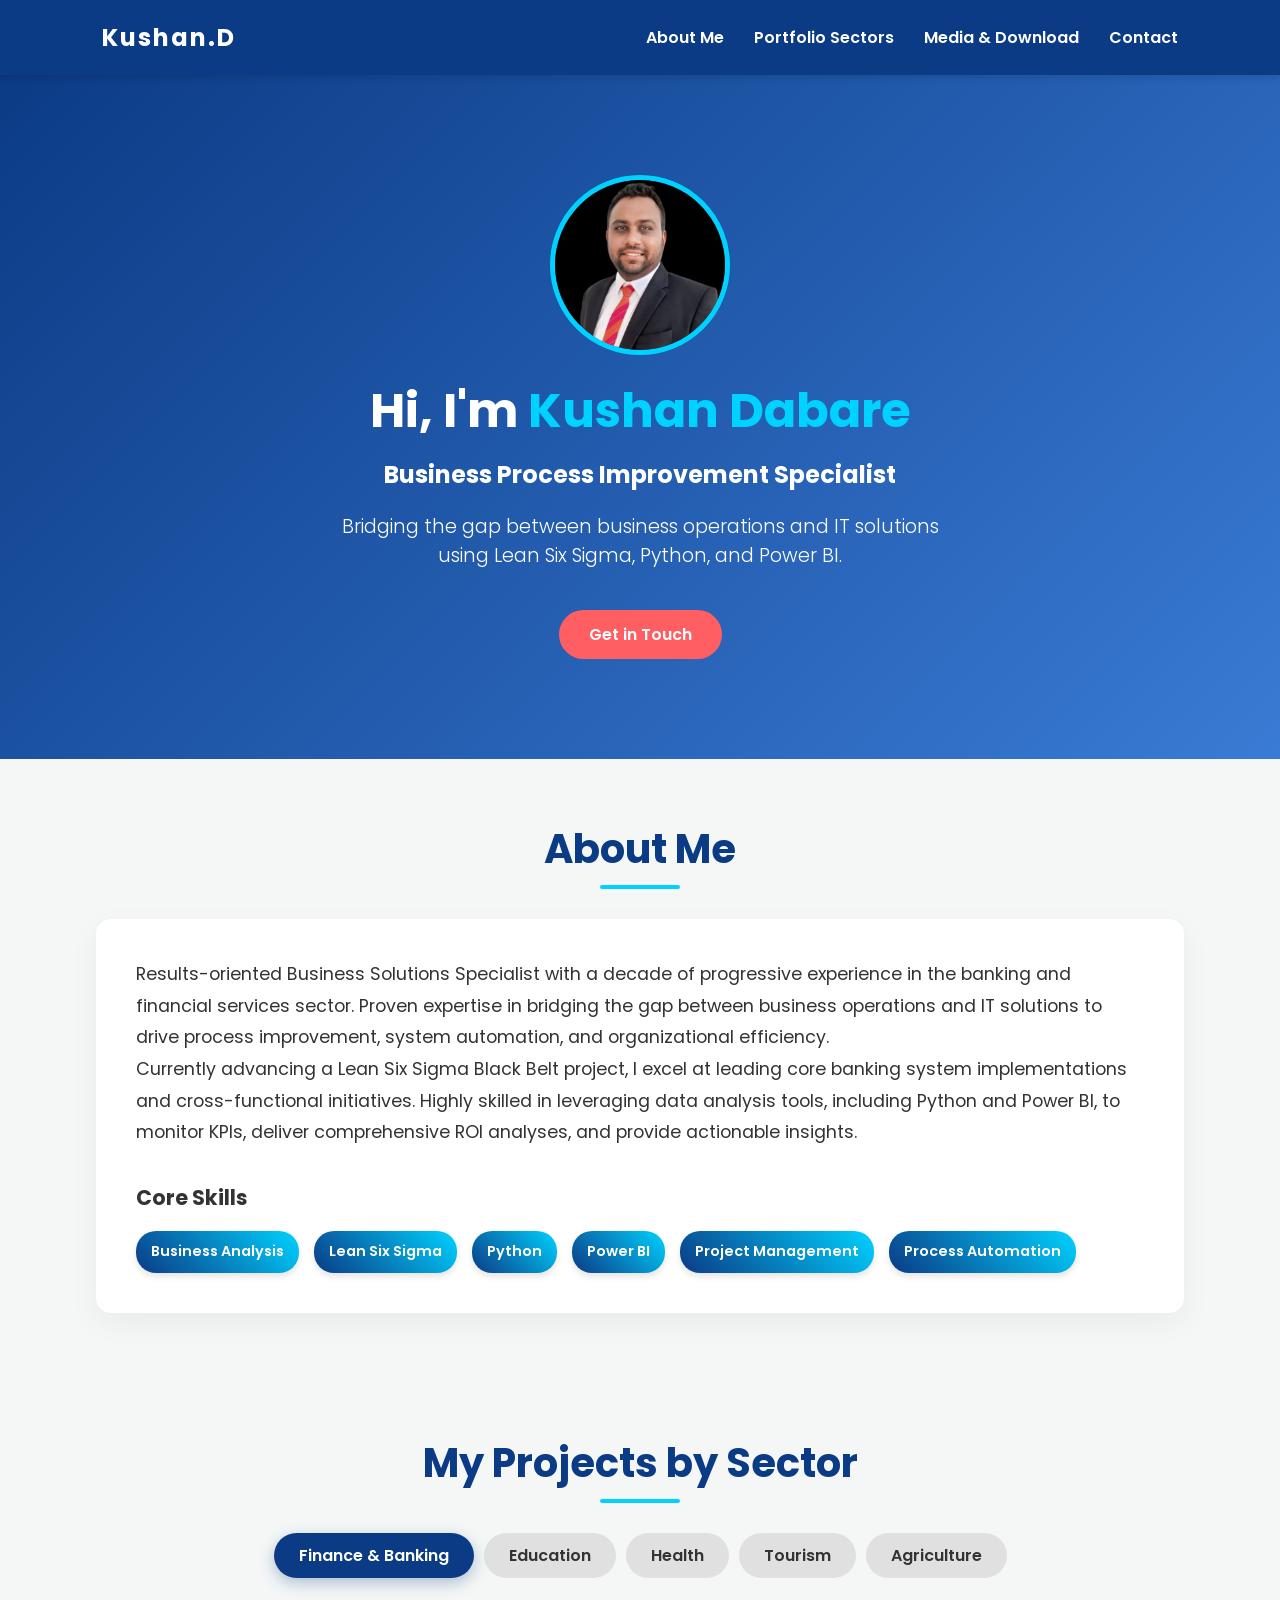
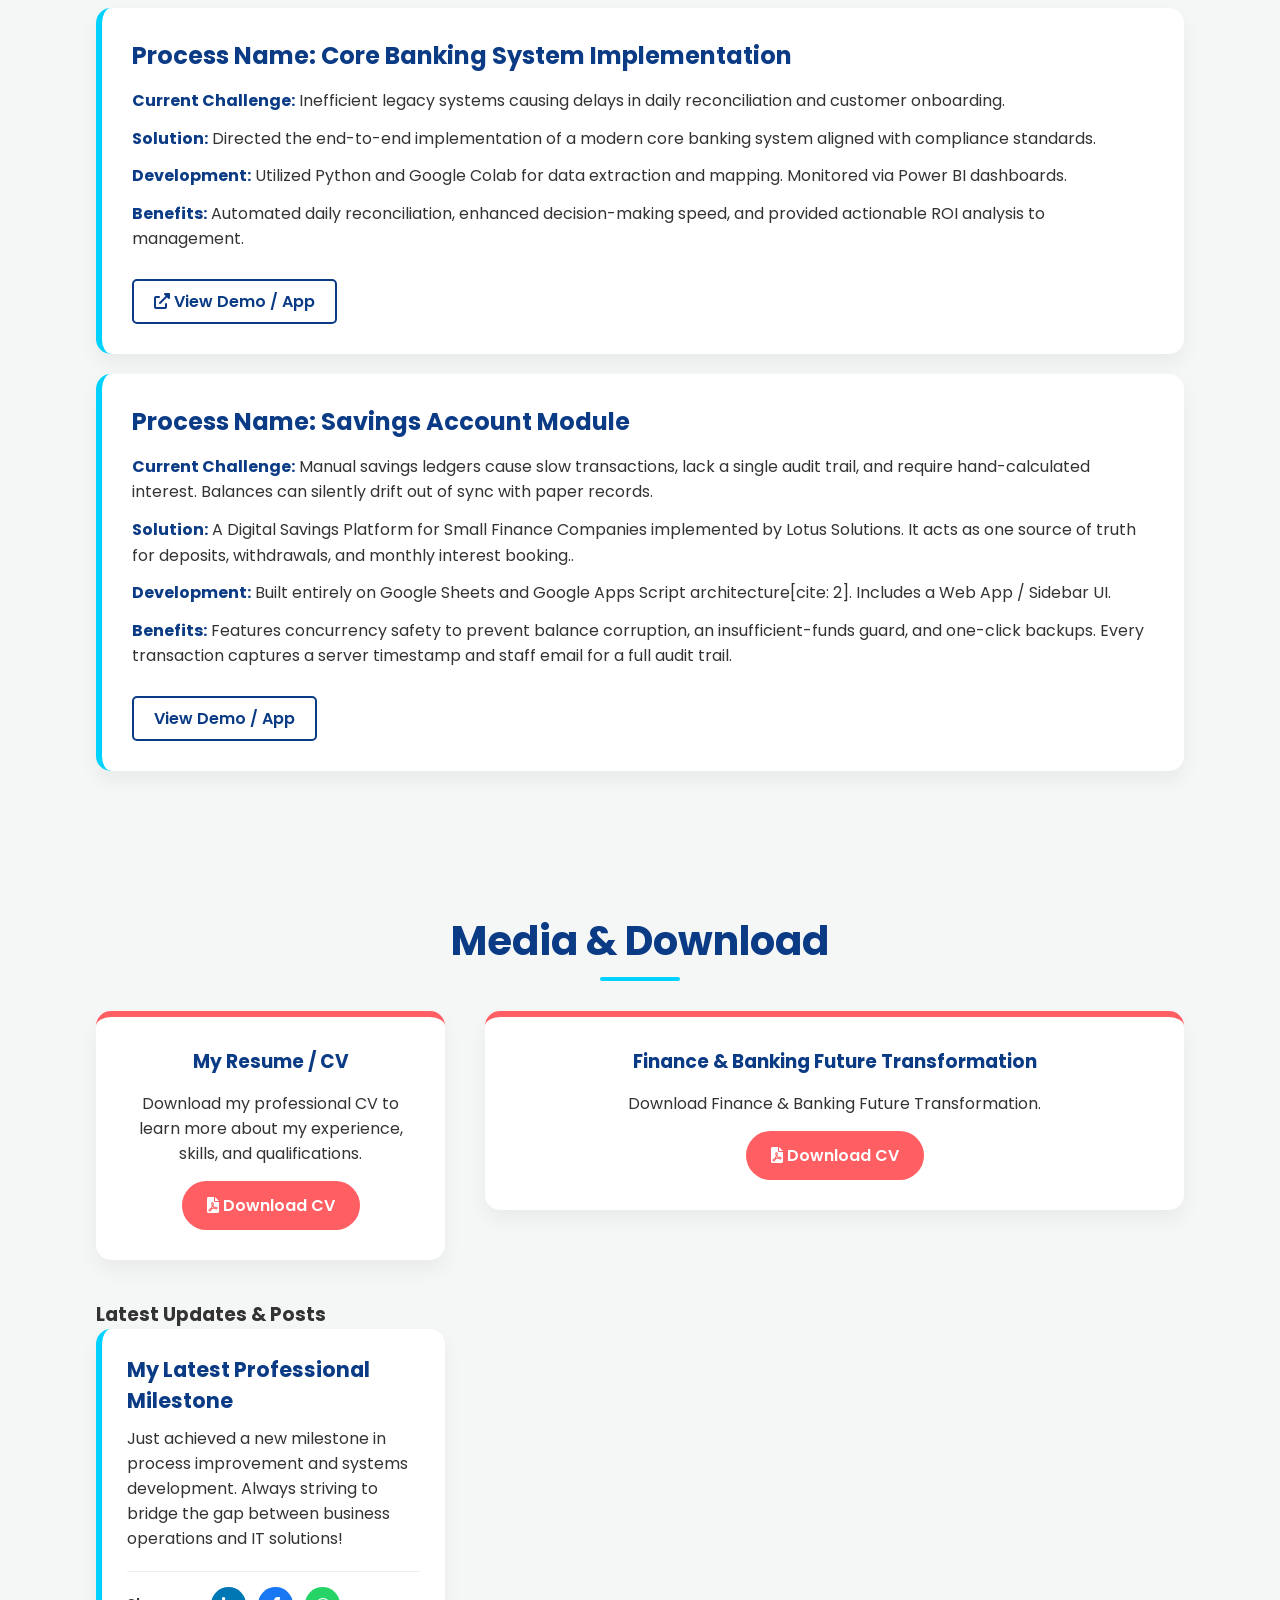
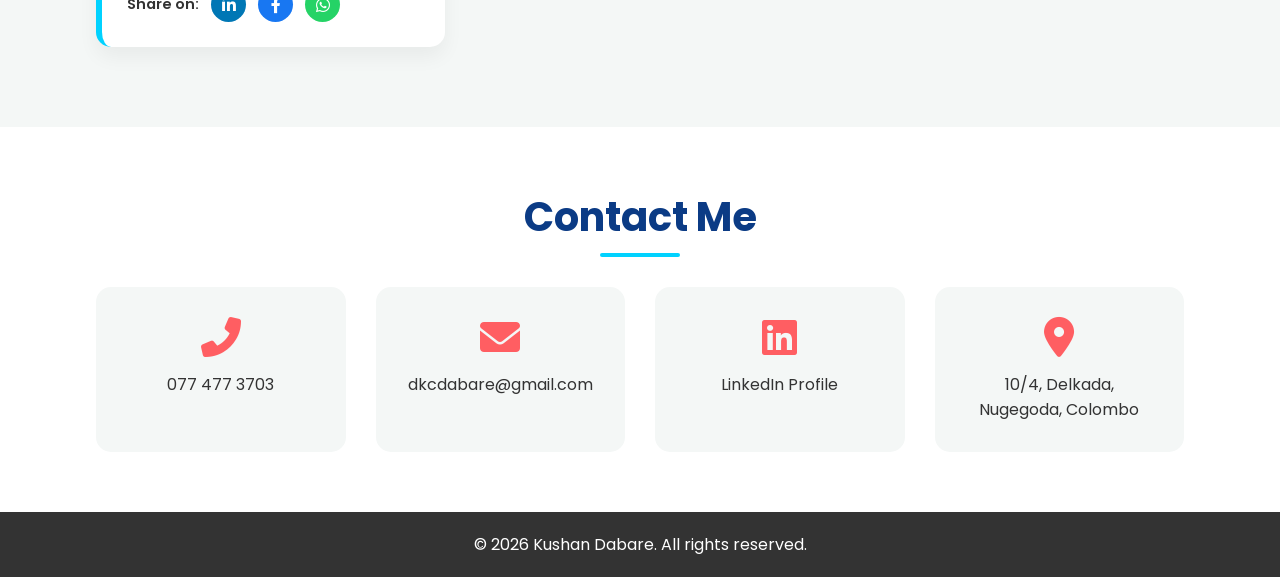
==== commit 86640c95: "Update demo link in index.html" ====
--- a/index.html
+++ b/index.html
@@ -91,7 +91,7 @@
                         <p><strong>Development:</strong> Built entirely on Google Sheets and Google Apps Script architecture[cite: 2]. Includes a Web App / Sidebar UI.</p>
                         <p><strong>Benefits:</strong> Features concurrency safety to prevent balance corruption, an insufficient-funds guard, and one-click backups. Every transaction captures a server timestamp and staff email for a full audit trail.</p>
                     </div>
-                    <a href="#" class="btn-demo" target="_blank"><i class="fas fa-external-link-alt"></i> View Demo / App</a>
+                    <a href="#" class="btn-demo" target="_blank"><i class="https://script.google.com/macros/s/AKfycbw3GjKv9ucB3Nrq_0NzpN6NKgbAXC93N48wS9uN7ULLUQNysJPLRPXXNIEcnrP-PqMxDw/exec"></i> View Demo / App</a>
                 </div>
             </div>
 
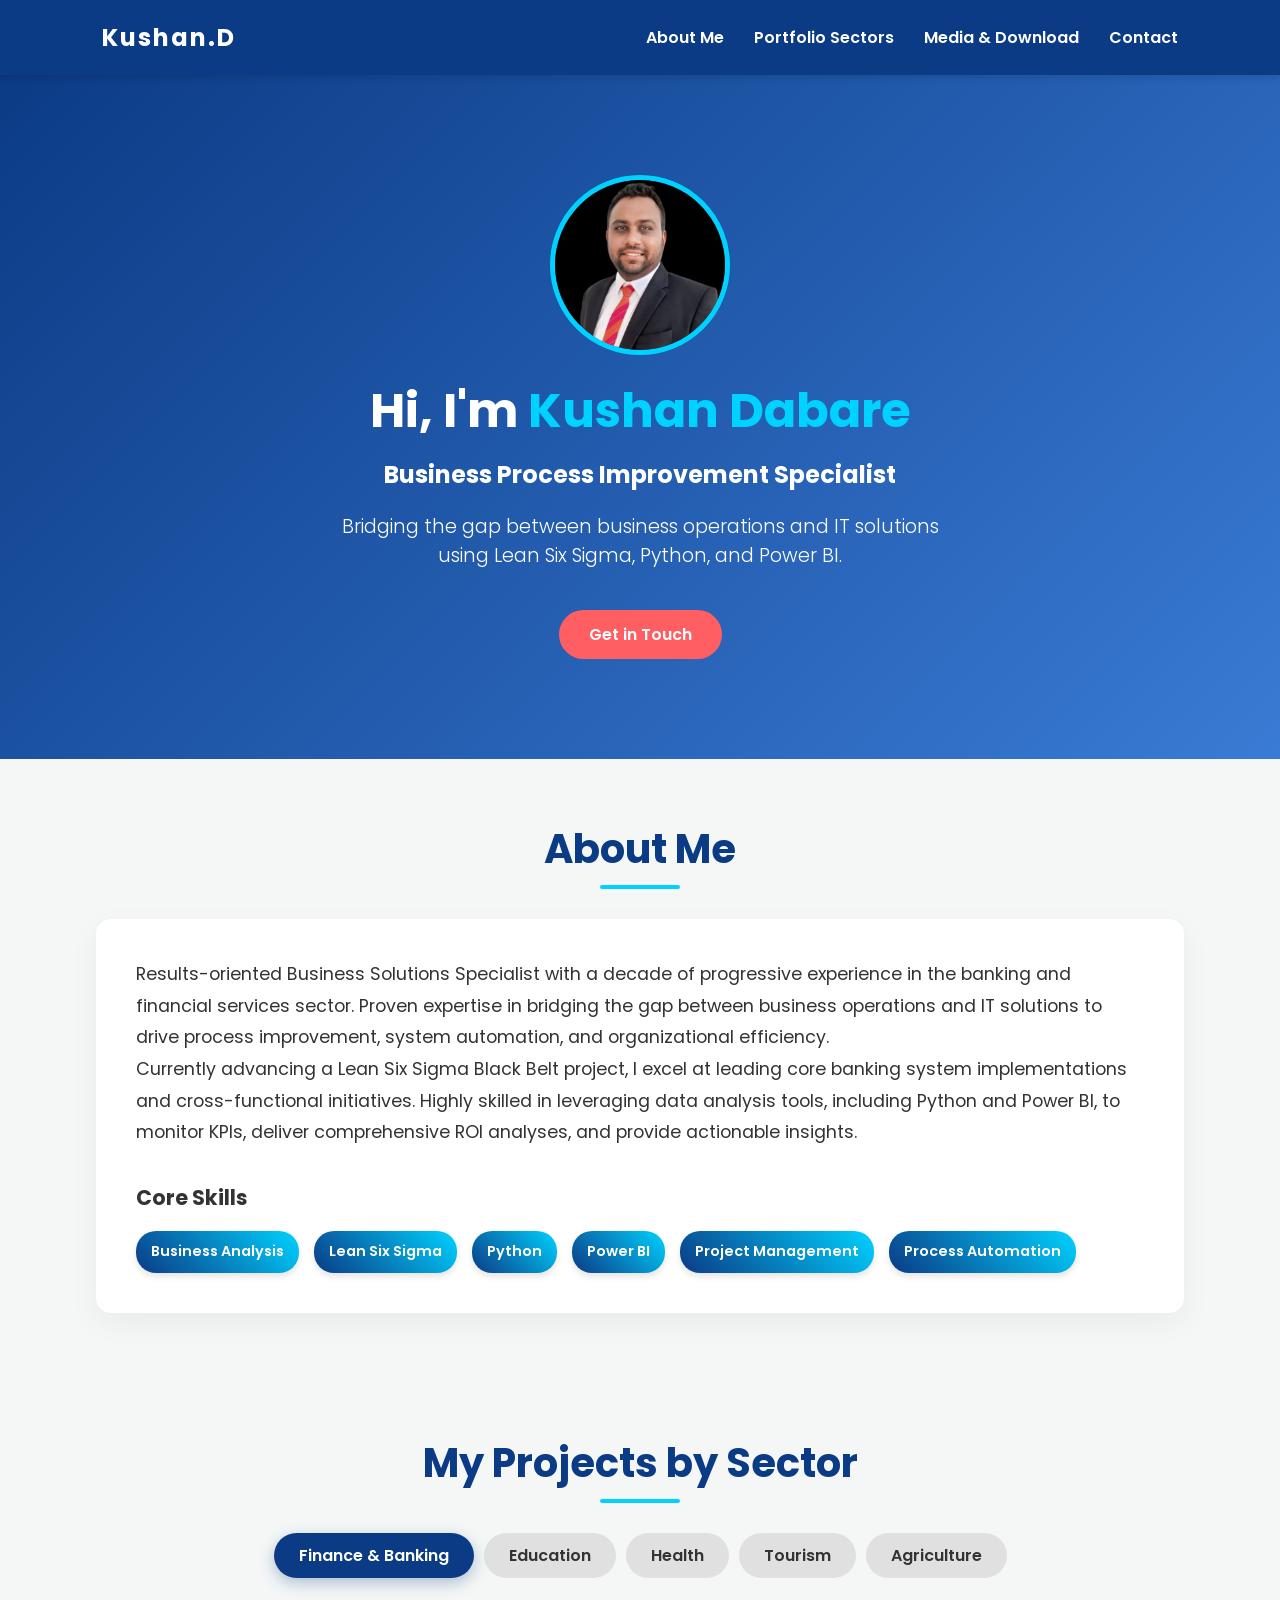
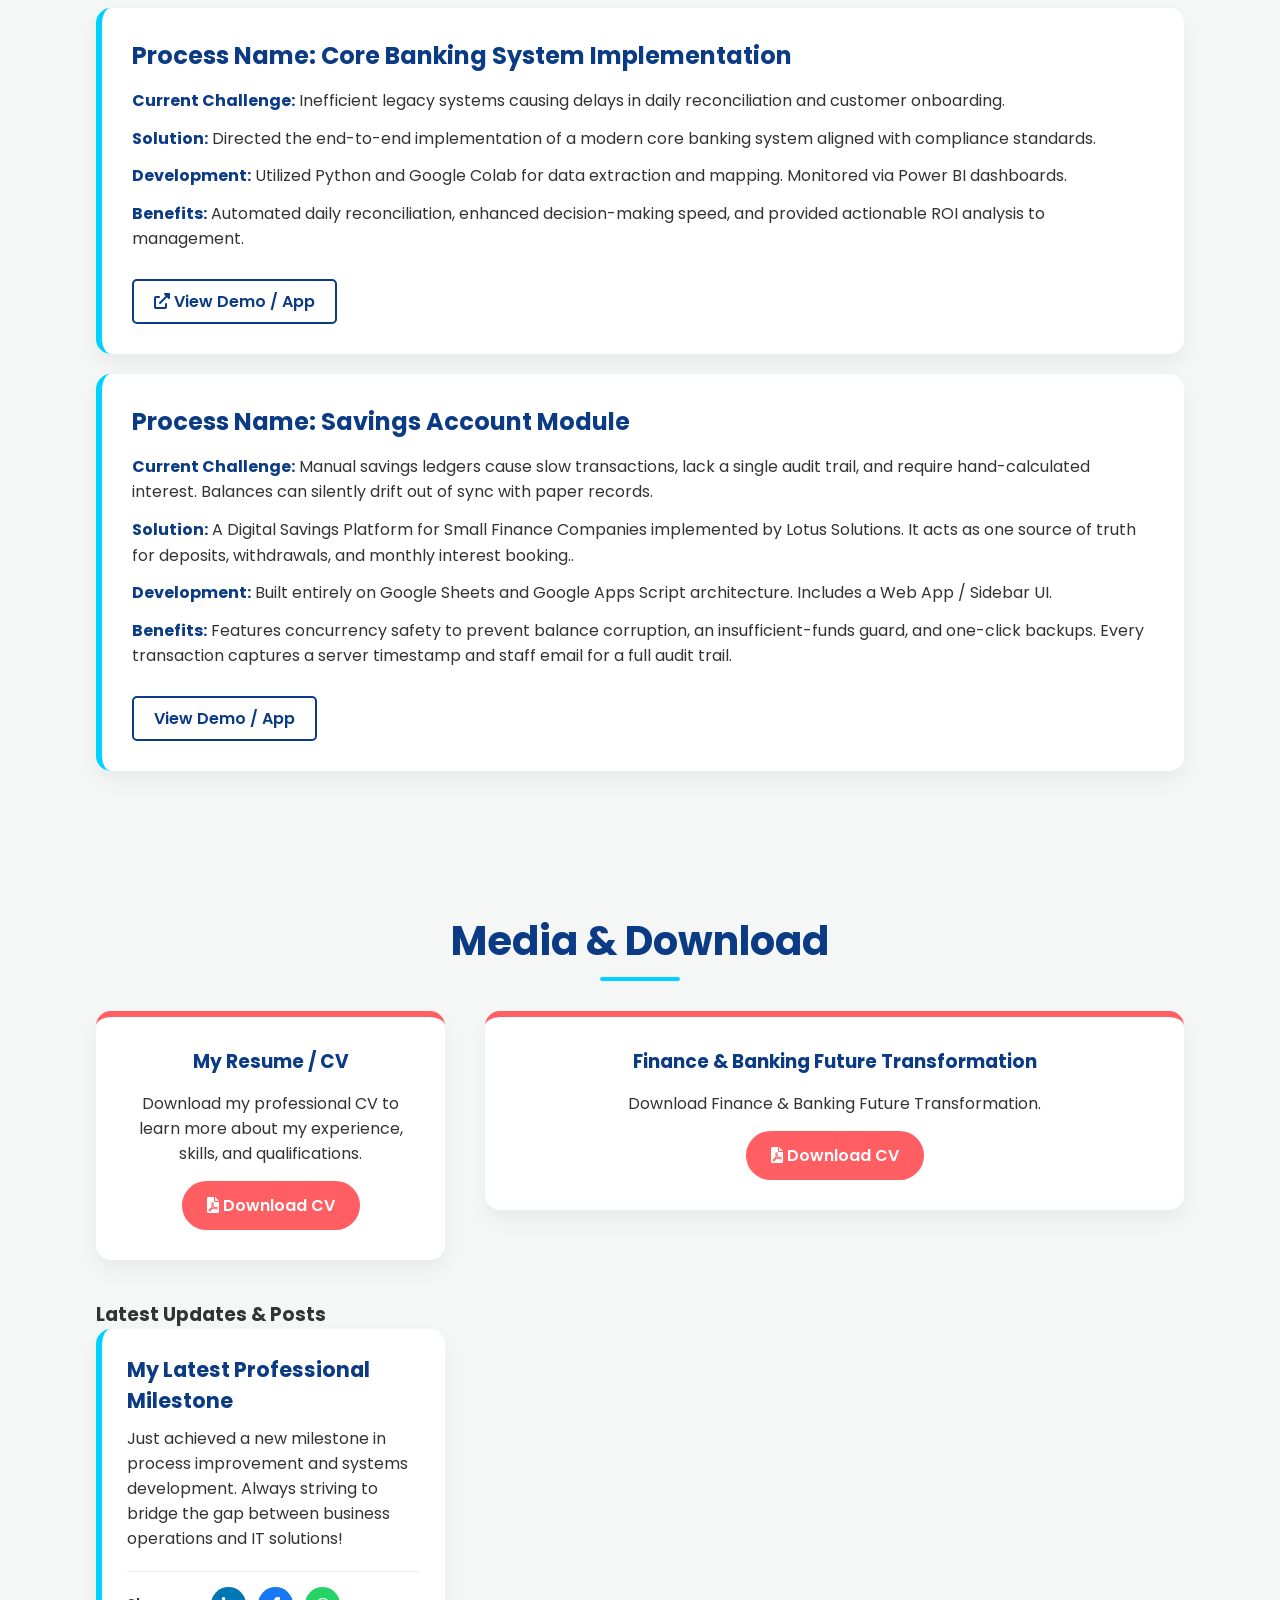
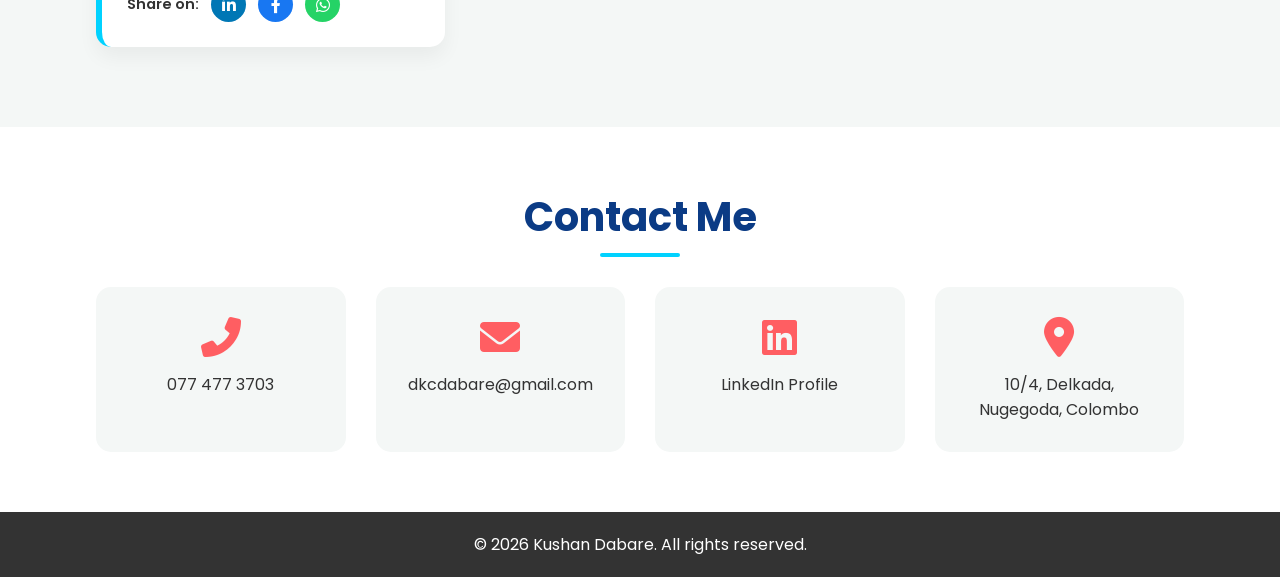
==== commit 97018bf1: "Update index.html" ====
--- a/index.html
+++ b/index.html
@@ -88,7 +88,7 @@
                     <div class="project-details">
                         <p><strong>Current Challenge:</strong> Manual savings ledgers cause slow transactions, lack a single audit trail, and require hand-calculated interest. Balances can silently drift out of sync with paper records.</p>
                         <p><strong>Solution:</strong> A Digital Savings Platform for Small Finance Companies implemented by Lotus Solutions. It acts as one source of truth for deposits, withdrawals, and monthly interest booking..</p>
-                        <p><strong>Development:</strong> Built entirely on Google Sheets and Google Apps Script architecture[cite: 2]. Includes a Web App / Sidebar UI.</p>
+                        <p><strong>Development:</strong> Built entirely on Google Sheets and Google Apps Script architecture. Includes a Web App / Sidebar UI.</p>
                         <p><strong>Benefits:</strong> Features concurrency safety to prevent balance corruption, an insufficient-funds guard, and one-click backups. Every transaction captures a server timestamp and staff email for a full audit trail.</p>
                     </div>
                     <a href="#" class="btn-demo" target="_blank"><i class="https://script.google.com/macros/s/AKfycbw3GjKv9ucB3Nrq_0NzpN6NKgbAXC93N48wS9uN7ULLUQNysJPLRPXXNIEcnrP-PqMxDw/exec"></i> View Demo / App</a>
